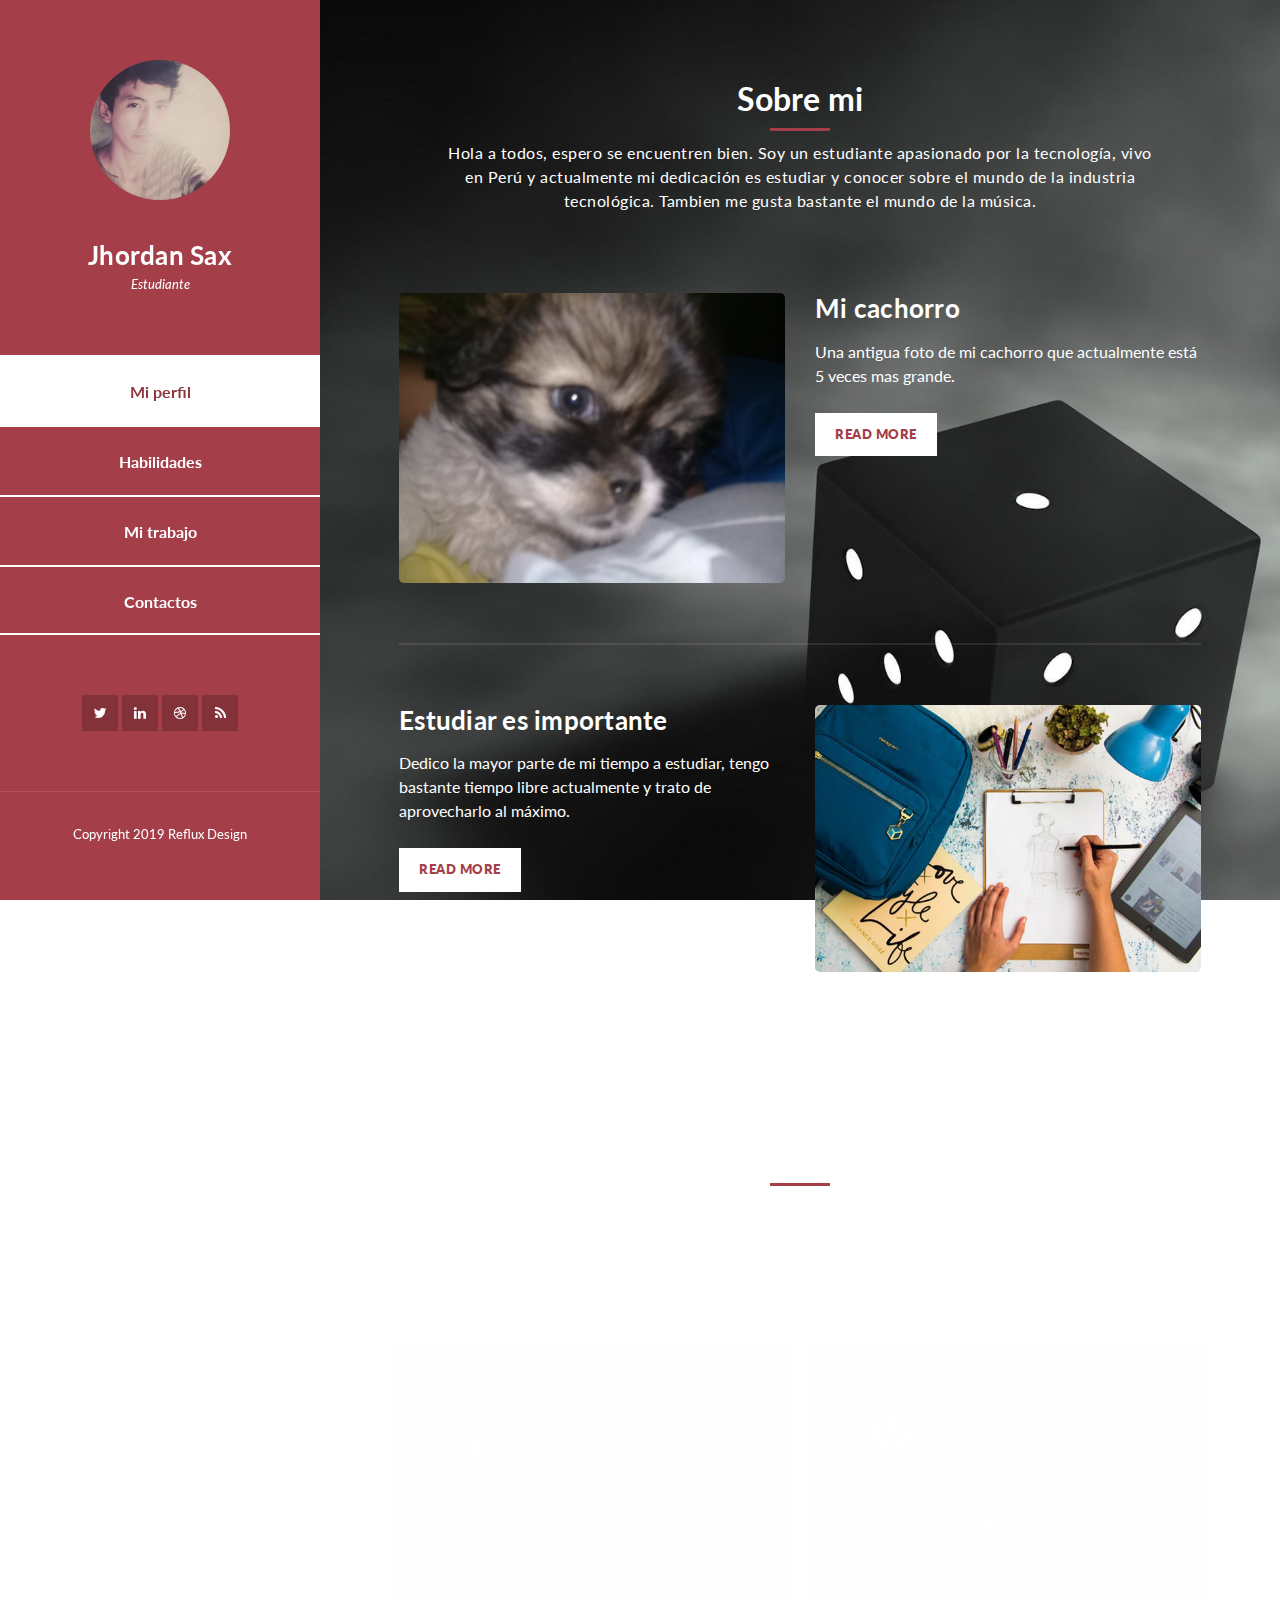
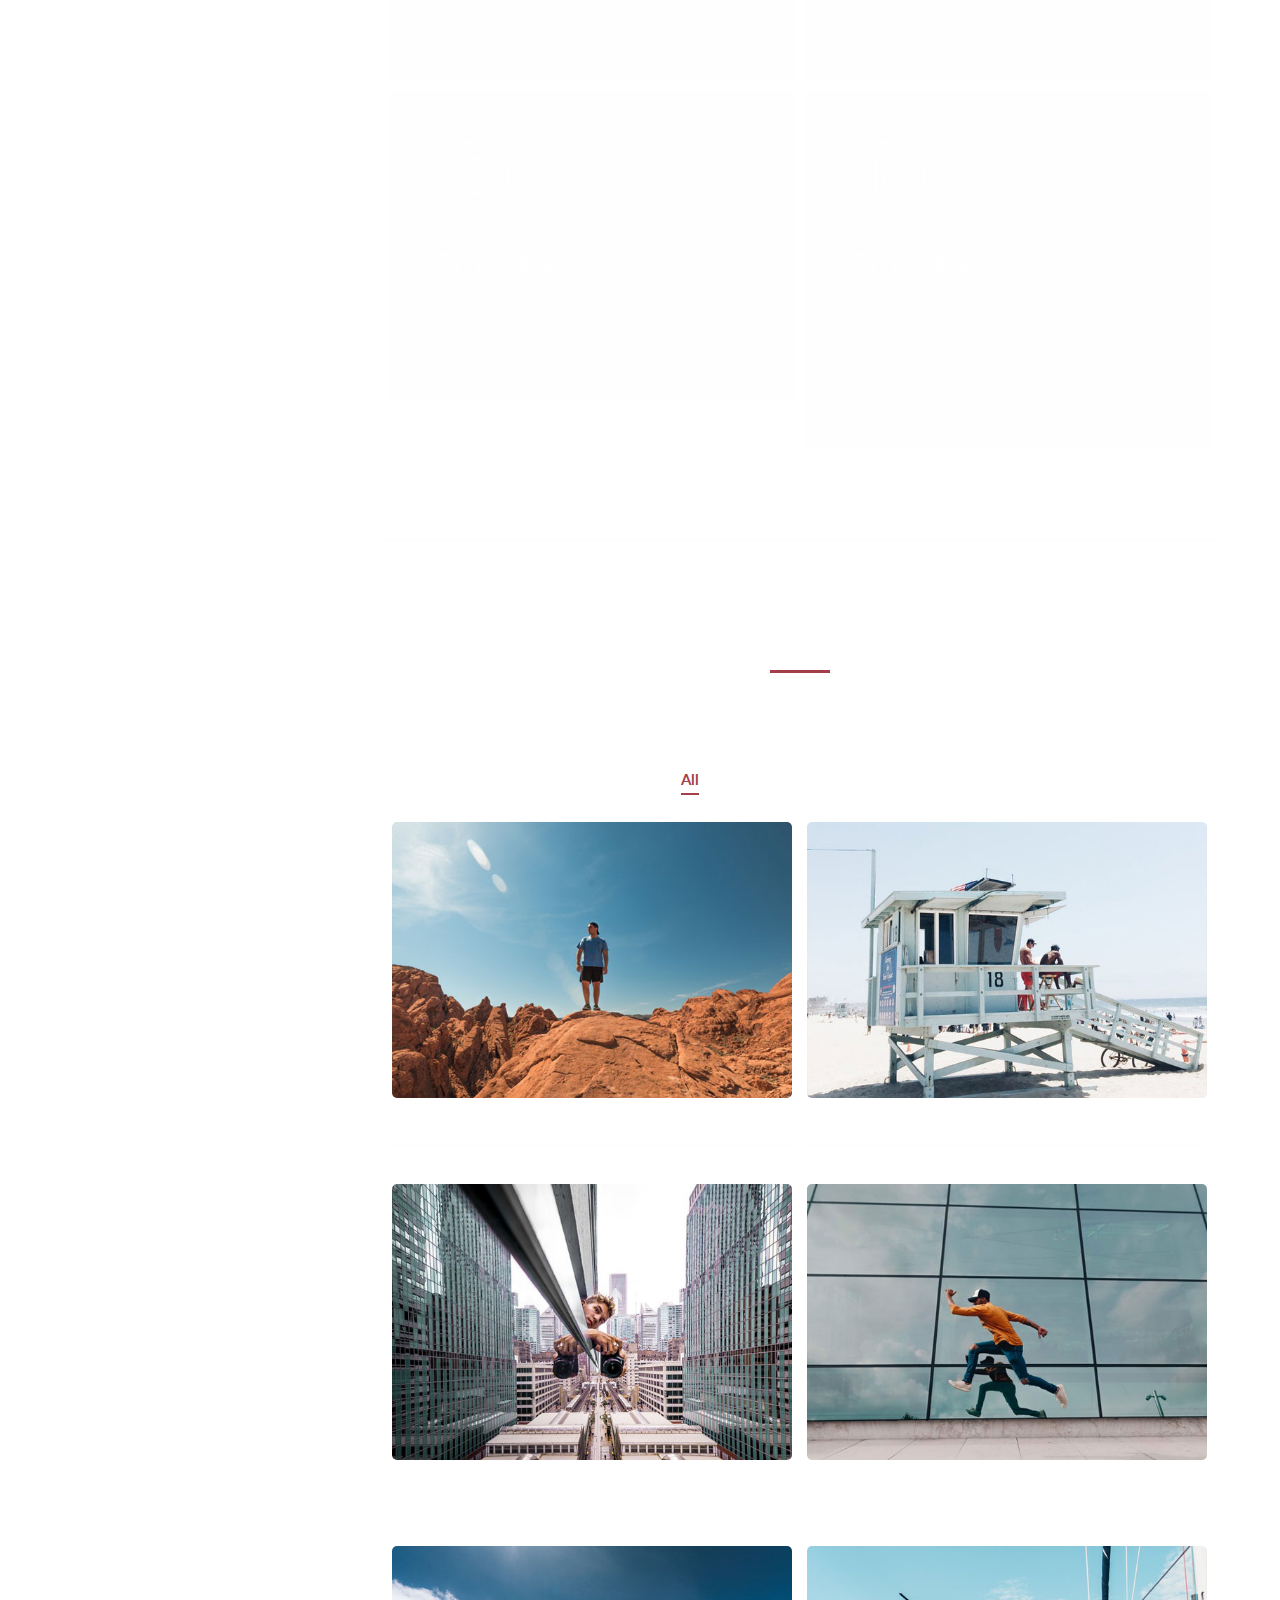
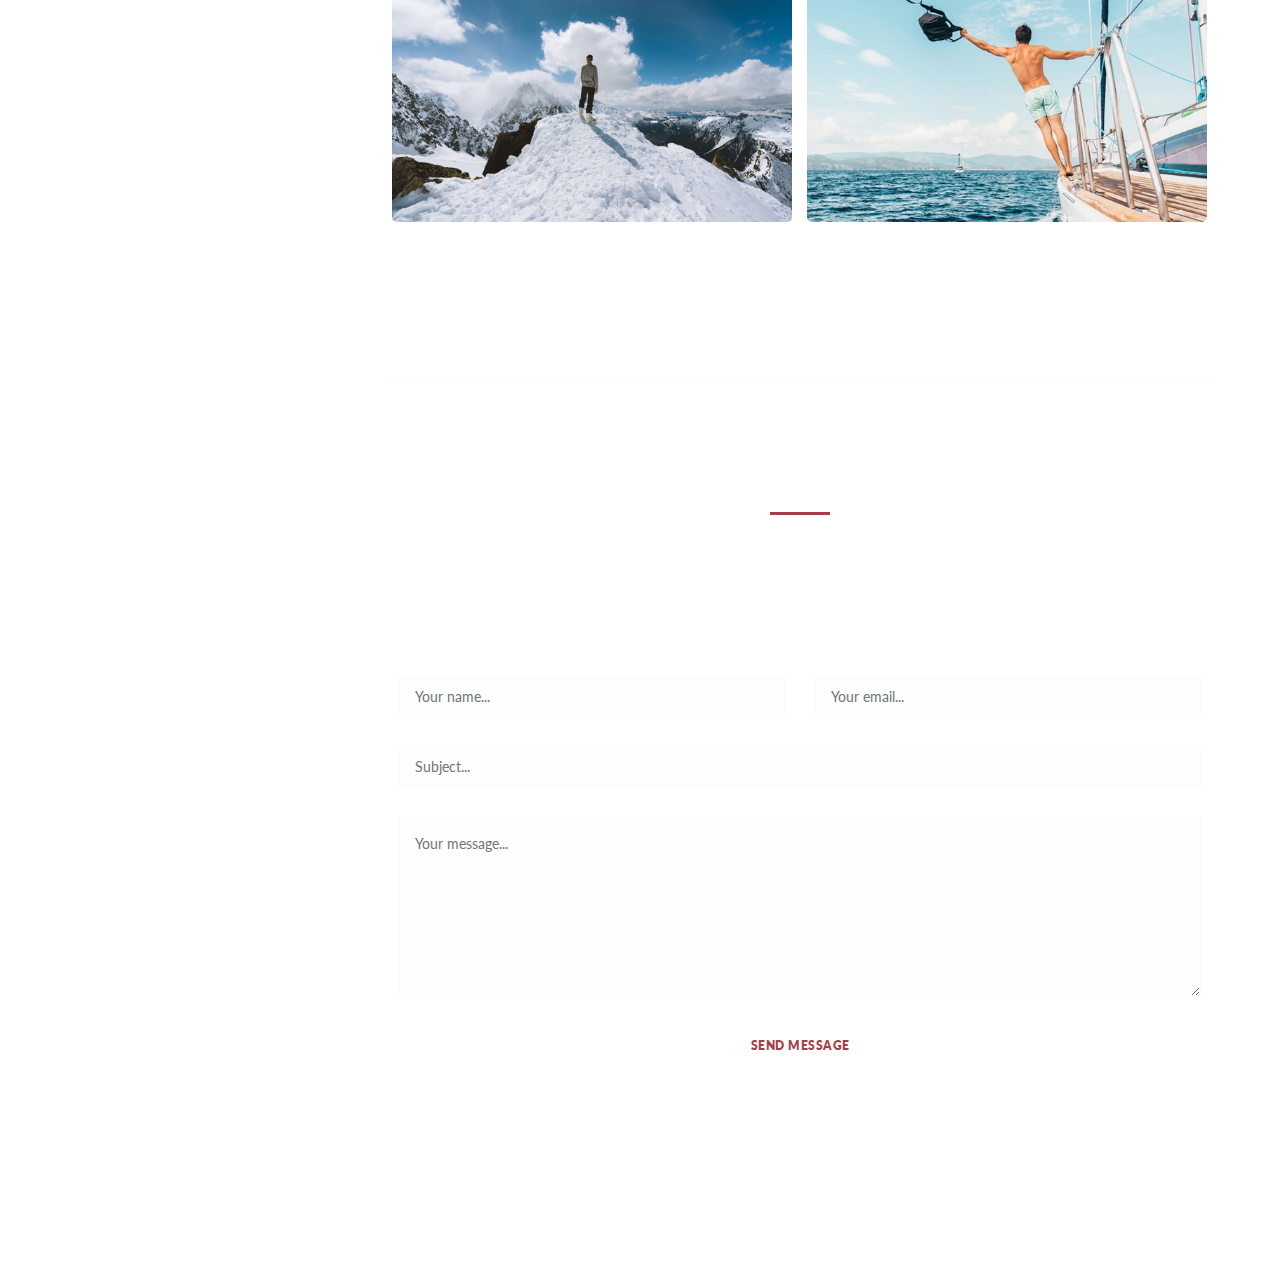
==== index.html @ c897f41e "Colocando correo" ====
<!DOCTYPE html>
<html lang="en">
  <head>
    <meta charset="utf-8" />
    <meta
      name="viewport"
      content="width=device-width, initial-scale=1, shrink-to-fit=no"
    />
    <meta name="description" content="" />
    <meta name="author" content="" />
    <link
      href="https://fonts.googleapis.com/css?family=Lato:100,300,400,700,900"
      rel="stylesheet"
    />

    <title>Mi blog</title>
<!--
Reflux Template
https://templatemo.com/tm-531-reflux
-->
    <!-- Bootstrap core CSS -->
    <link href="vendor/bootstrap/css/bootstrap.min.css" rel="stylesheet" />

    <!-- Additional CSS Files -->
    <link rel="stylesheet" href="assets/css/fontawesome.css" />
    <link rel="stylesheet" href="assets/css/templatemo-style.css" />
    <link rel="stylesheet" href="assets/css/owl.css" />
    <link rel="stylesheet" href="assets/css/lightbox.css" />
  </head>

  <body>
    <div id="page-wraper">
      <!-- Sidebar Menu -->
      <div class="responsive-nav">
        <i class="fa fa-bars" id="menu-toggle"></i>
        <div id="menu" class="menu">
          <i class="fa fa-times" id="menu-close"></i>
          <div class="container">
            <div class="image">
              <a href="#"><img src="assets/images/yo_editor.jpg" alt="" /></a>
            </div>
            <div class="author-content">
              <h4>Jhordan Sax</h4>
              <span>Estudiante</span>
            </div>
            <nav class="main-nav" role="navigation">
              <ul class="main-menu">
                <li><a href="#section1">Mi perfil</a></li>
                <li><a href="#section2">Habilidades</a></li>
                <li><a href="#section3">Mi trabajo</a></li>
                <li><a href="#section4">Contactos</a></li>
              </ul>
            </nav>
            <div class="social-network">
              <ul class="soial-icons">
                <li>
                  <a href="https://twitter.com/jhorsax16"><i class="fa fa-twitter"></i></a>
                </li>
                <li>
                  <a href="https://www.linkedin.com/in/jhordan-sax-b4bbb21a6/"><i class="fa fa-linkedin"></i></a>
                </li>
                <li>
                  <a href="#"><i class="fa fa-dribbble"></i></a>
                </li>
                <li>
                  <a href="#"><i class="fa fa-rss"></i></a>
                </li>
              </ul>
            </div>
            <div class="copyright-text">
              <p>Copyright 2019 Reflux Design</p>
            </div>
          </div>
        </div>
      </div>

      <section class="section about-me" data-section="section1">
        <div class="container">
          <div class="section-heading">
            <h2>Sobre mi</h2>
            <div class="line-dec"></div>
            <span
              >Hola a todos, espero se encuentren bien. Soy un estudiante apasionado por la tecnología, vivo en Perú y actualmente mi dedicación es estudiar y conocer sobre
              el mundo de la industria tecnológica. Tambien me gusta bastante el mundo de la música.</span
            >
          </div>
          <div class="left-image-post">
            <div class="row">
              <div class="col-md-6">
                <div class="left-image">
                  <img src="assets/images/pequena.jpg" alt="" />
                </div>
              </div>
              <div class="col-md-6">
                <div class="right-text">
                  <h4>Mi cachorro</h4>
                  <p>
                    Una antigua foto de mi cachorro que actualmente está 5 veces mas grande.
                  </p>
                  <div class="white-button">
                    <a href="#">Read More</a>
                  </div>
                </div>
              </div>
            </div>
          </div>
          <div class="right-image-post">
            <div class="row">
              <div class="col-md-6">
                <div class="left-text">
                  <h4>Estudiar es importante</h4>
                  <p>
                    Dedico la mayor parte de mi tiempo a estudiar, tengo bastante tiempo libre
                    actualmente y trato de aprovecharlo al máximo.
                  </p>
                  <div class="white-button">
                    <a href="#">Read More</a>
                  </div>
                </div>
              </div>
              <div class="col-md-6">
                <div class="right-image">
                  <img src="assets/images/right-image.jpg" alt="" />
                </div>
              </div>
            </div>
          </div>
        </div>
      </section>

      <section class="section my-services" data-section="section2">
        <div class="container">
          <div class="section-heading">
            <h2>¿Cuáles son mis habilidades?</h2>
            <div class="line-dec"></div>
            <span
              >Como dije anteriormente aun estoy en un gran proceso de aprendizaje, conocí algo
              del desarrollo web, lo suficiente como para modificar esta web, pero me llamó mas
              la atención las bases de datos, ciencia de datos y estoy aprendiendo actualmente 
              tecnología de esa rama.</span
            >
          </div>
          <div class="row">
            <div class="col-md-6">
              <div class="service-item">
                <div class="first-service-icon service-icon"></div>
                <h4>MySQL</h4>
                <p>
                  Aquí desarrollé mi primera base de datos, realizé varios análisis
                  con ellos y voy aprendiendo mas.
                </p>
              </div>
            </div>
            <div class="col-md-6">
              <div class="service-item">
                <div class="second-service-icon service-icon"></div>
                <h4>Objetivo Personal</h4>
                <p>
                  Mejorar la calidad de vida, y la seguridad. Con tecnología 
                  como la inteligencia artificial.
                </p>
              </div>
            </div>
            <div class="col-md-6">
              <div class="service-item">
                <div class="third-service-icon service-icon"></div>
                <h4>En progreso</h4>
                <p>
                  Lorem, ipsum dolor sit amet consectetur adipisicing elit. Quasi, nemo!
                </p>
              </div>
            </div>
            <div class="col-md-6">
              <div class="service-item">
                <div class="fourth-service-icon service-icon"></div>
                <h4>En progreso</h4>
                <p>
                  Lorem ipsum dolor sit amet consectetur adipisicing elit. Voluptatibus amet autem 
                  reiciendis illo quidem officiis assumenda consectetur consequatur necessitatibus?
                </p>
              </div>
            </div>
          </div>
        </div>
      </section>

      <section class="section my-work" data-section="section3">
        <div class="container">
          <div class="section-heading">
            <h2>Mi Trabajo</h2>
            <div class="line-dec"></div>
            <span
              >Actualmente no trabajo, pero estoy pensando en contribuir con proyectos
              opensource.</span
            >
          </div>
          <div class="row">
            <div class="isotope-wrapper">
              <form class="isotope-toolbar">
                <label
                  ><input
                    type="radio"
                    data-type="*"
                    checked=""
                    name="isotope-filter"
                  />
                  <span>all</span></label
                >
                <label
                  ><input
                    type="radio"
                    data-type="people"
                    name="isotope-filter"
                  />
                  <span>people</span></label
                >
                <label
                  ><input
                    type="radio"
                    data-type="nature"
                    name="isotope-filter"
                  />
                  <span>nature</span></label
                >
                <label
                  ><input
                    type="radio"
                    data-type="animals"
                    name="isotope-filter"
                  />
                  <span>animals</span></label
                >
              </form>
              <div class="isotope-box">
                <div class="isotope-item" data-type="nature">
                  <figure class="snip1321">
                    <img
                      src="assets/images/portfolio-01.jpg"
                      alt="sq-sample26"
                    />
                    <figcaption>
                      <a
                        href="assets/images/portfolio-01.jpg"
                        data-lightbox="image-1"
                        data-title="Caption"
                        ><i class="fa fa-search"></i
                      ></a>
                      <h4>First Title</h4>
                      <span>free to use our template</span>
                    </figcaption>
                  </figure>
                </div>

                <div class="isotope-item" data-type="people">
                  <figure class="snip1321">
                    <img
                      src="assets/images/portfolio-02.jpg"
                      alt="sq-sample26"
                    />
                    <figcaption>
                      <a
                        href="assets/images/portfolio-02.jpg"
                        data-lightbox="image-1"
                        data-title="Caption"
                        ><i class="fa fa-search"></i
                      ></a>
                      <h4>Second Title</h4>
                      <span>please tell your friends</span>
                    </figcaption>
                  </figure>
                </div>

                <div class="isotope-item" data-type="animals">
                  <figure class="snip1321">
                    <img
                      src="assets/images/portfolio-03.jpg"
                      alt="sq-sample26"
                    />
                    <figcaption>
                      <a
                        href="assets/images/portfolio-03.jpg"
                        data-lightbox="image-1"
                        data-title="Caption"
                        ><i class="fa fa-search"></i
                      ></a>
                      <h4>Item Third</h4>
                      <span>customize anything</span>
                    </figcaption>
                  </figure>
                </div>

                <div class="isotope-item" data-type="people">
                  <figure class="snip1321">
                    <img
                      src="assets/images/portfolio-04.jpg"
                      alt="sq-sample26"
                    />
                    <figcaption>
                      <a
                        href="assets/images/portfolio-04.jpg"
                        data-lightbox="image-1"
                        data-title="Caption"
                        ><i class="fa fa-search"></i
                      ></a>
                      <h4>Item Fourth</h4>
                      <span>Re-distribution not allowed</span>
                    </figcaption>
                  </figure>
                </div>

                <div class="isotope-item" data-type="nature">
                  <figure class="snip1321">
                    <img
                      src="assets/images/portfolio-05.jpg"
                      alt="sq-sample26"
                    />
                    <figcaption>
                      <a
                        href="assets/images/portfolio-05.jpg"
                        data-lightbox="image-1"
                        data-title="Caption"
                        ><i class="fa fa-search"></i
                      ></a>
                      <h4>Fifth Awesome</h4>
                      <span>Ut sollicitudin risus</span>
                    </figcaption>
                  </figure>
                </div>

                <div class="isotope-item" data-type="animals">
                  <figure class="snip1321">
                    <img
                      src="assets/images/portfolio-06.jpg"
                      alt="sq-sample26"
                    />
                    <figcaption>
                      <a
                        href="assets/images/portfolio-06.jpg"
                        data-lightbox="image-1"
                        data-title="Caption"
                        ><i class="fa fa-search"></i
                      ></a>
                      <h4>Awesome Sixth</h4>
                      <span>Donec eget massa ante</span>
                    </figcaption>
                  </figure>
                </div>
              </div>
            </div>
          </div>
        </div>
      </section>

      <section class="section contact-me" data-section="section4">
        <div class="container">
          <div class="section-heading">
            <h2>Contactame</h2>
            <div class="line-dec"></div>
            <span
              >Busco un proyecto en el que pueda estar para aprender y adquirir 
              experiencia, pudes escribirme abajo si tienes alguno para poder contribuir. 
              Con la experiencia adquirida me será suficiente. (jhorsax161616@gmail.com)
              </span
            >
          </div>
          <div class="row">
            <div class="right-content">
              <div class="container">
                <form id="contact" action="" method="post">
                  <div class="row">
                    <div class="col-md-6">
                      <fieldset>
                        <input
                          name="name"
                          type="text"
                          class="form-control"
                          id="name"
                          placeholder="Your name..."
                          required=""
                        />
                      </fieldset>
                    </div>
                    <div class="col-md-6">
                      <fieldset>
                        <input
                          name="email"
                          type="text"
                          class="form-control"
                          id="email"
                          placeholder="Your email..."
                          required=""
                        />
                      </fieldset>
                    </div>
                    <div class="col-md-12">
                      <fieldset>
                        <input
                          name="subject"
                          type="text"
                          class="form-control"
                          id="subject"
                          placeholder="Subject..."
                          required=""
                        />
                      </fieldset>
                    </div>
                    <div class="col-md-12">
                      <fieldset>
                        <textarea
                          name="message"
                          rows="6"
                          class="form-control"
                          id="message"
                          placeholder="Your message..."
                          required=""
                        ></textarea>
                      </fieldset>
                    </div>
                    <div class="col-md-12">
                      <fieldset>
                        <button type="submit" id="form-submit" class="button">
                          Send Message
                        </button>
                      </fieldset>
                    </div>
                  </div>
                </form>
              </div>
            </div>
          </div>
        </div>
      </section>
    </div>

    <!-- Scripts -->
    <!-- Bootstrap core JavaScript -->
    <script src="vendor/jquery/jquery.min.js"></script>
    <script src="vendor/bootstrap/js/bootstrap.bundle.min.js"></script>

    <script src="assets/js/isotope.min.js"></script>
    <script src="assets/js/owl-carousel.js"></script>
    <script src="assets/js/lightbox.js"></script>
    <script src="assets/js/custom.js"></script>
    <script>
      //according to loftblog tut
      $(".main-menu li:first").addClass("active");

      var showSection = function showSection(section, isAnimate) {
        var direction = section.replace(/#/, ""),
          reqSection = $(".section").filter(
            '[data-section="' + direction + '"]'
          ),
          reqSectionPos = reqSection.offset().top - 0;

        if (isAnimate) {
          $("body, html").animate(
            {
              scrollTop: reqSectionPos
            },
            800
          );
        } else {
          $("body, html").scrollTop(reqSectionPos);
        }
      };

      var checkSection = function checkSection() {
        $(".section").each(function() {
          var $this = $(this),
            topEdge = $this.offset().top - 80,
            bottomEdge = topEdge + $this.height(),
            wScroll = $(window).scrollTop();
          if (topEdge < wScroll && bottomEdge > wScroll) {
            var currentId = $this.data("section"),
              reqLink = $("a").filter("[href*=\\#" + currentId + "]");
            reqLink
              .closest("li")
              .addClass("active")
              .siblings()
              .removeClass("active");
          }
        });
      };

      $(".main-menu").on("click", "a", function(e) {
        e.preventDefault();
        showSection($(this).attr("href"), true);
      });

      $(window).scroll(function() {
        checkSection();
      });
    </script>
  </body>
</html>
---- assets/css/templatemo-style.css ----
/*

Reflux Template

https://templatemo.com/tm-531-reflux

*/

@import url(fontawesome.css);
@import url("https://fonts.googleapis.com/css?family=Lato:100,300,400,700,900");
body {
    font-family: 'Lato', sans-serif;
}

#page-wraper {
    background: url(../images/font_page.jpg) no-repeat center center fixed;
    -webkit-background-size: cover;
    -moz-background-size: cover;
    -o-background-size: cover;
    background-size: cover;
    width: 100%;
}


/* Basic */

body {
    overflow-x: hidden;
}

input,
select,
textarea {
    outline: none;
}

a,
a:hover {
    text-decoration: none;
}

p {
    font-size: 16px;
    line-height: 24px;
    color: #fff;
}

h4 {
    font-size: 26px;
    font-weight: 700;
    color: #fff;
    letter-spacing: 0.25px;
}

img {
    width: 100%;
    overflow: hidden;
}

ul {
    padding: 0;
    margin: 0;
    list-style: none;
}

ul li {
    display: inline-block;
}

html {
    -webkit-box-sizing: border-box;
    -moz-box-sizing: border-box;
    box-sizing: border-box;
}

*,
*:before,
*:after {
    -webkit-box-sizing: inherit;
    -moz-box-sizing: inherit;
    box-sizing: inherit;
}

.clearfix {
    zoom: 1;
}

.clearfix:before,
.clearfix:after {
    content: "";
    display: table;
}

.clearfix:after {
    clear: both;
}

.container {
    margin: 0 auto;
}

.main-nav {
    text-align: center;
}

.main-nav li:last-child a {
    border-bottom: 2px solid #fff;
}

.main-nav li {
    display: block;
}

.main-nav li a {
    height: 70px;
    line-height: 70px;
    display: inline-block;
    font-size: 16px;
    font-weight: 700;
    color: #fff;
    width: 100%;
    transition: all 0.5s;
    border-top: 2px solid #fff;
}

.main-nav li:hover a,
.main-nav li.active a {
    background: #fff;
    color: #8c363e;
}

/* Sidebar Menu */

.menu .image {
    margin-top: 60px;
}

.menu .image img {
    width: 140px;
    height: 140px;
    border-radius: 50%;
    text-align: center;
}

.menu .author-content {
    margin: 40px 0px 60px 0px;
}

.menu .author-content h4 {
    margin-bottom: 0px;
}

.menu .author-content span {
    font-size: 13px;
    font-style: italic;
    color: #fff;
}

.menu .social-network {
    margin-top: 60px;
}

.menu .social-network ul li {
    margin: 0 3px;
}

.menu .social-network ul li a {
    width: 40px;
    height: 40px;
    display: inline-block;
    text-align: center;
    line-height: 40px;
    background-color: rgba(0, 0, 0, 0.2);
    color: #fff;
    font-size: 14px;
    transition: all 0.5s;
}

.menu .social-network ul li a:hover {
    background-color: #fff;
    color: #a43f49;
}

.menu .copyright-text {
    position: relative;
    margin-top: 60px;
}

.menu .copyright-text p {
    border-top: 1px solid rgba(250, 250, 250, 0.1);
    display: inline-block;
    width: 100%;
    padding-left: 30px;
    padding-right: 30px;
    padding-top: 30px;
    font-size: 13px;
}

.menu:before,
.menu:after {
    content: "";
    display: table;
}

.menu:after {
    clear: both;
}

.menu a {
    text-decoration: none;
    color: inherit;
}

.menu {
    text-align: center;
}

.menu::-webkit-scrollbar {
    display: none;
}

.menu {
    left: 10%;
  -webkit-transition: -webkit-transform 233ms cubic-bezier(0, 0, 0.21, 1);
  -webkit-overflow-scrolling: touch;
  background-color: #a43f49;
  box-sizing: border-box;
  height: 100vh;  
  max-height: 100vh !important;
  max-width: 80vw !important;
  min-width: 45px !important;
  outline: none;
  overflow-x: hidden !important;
  overflow-y: auto !important;
  padding: 0;
  position: fixed !important;
  top: calc(0px);  
  width: 20%;
  will-change: transform;
  z-index: 9999 !important;
}

.menu-toggle {
  color: #fff;
  cursor: pointer;
  font-size: 25px;
  position: fixed;
  right: 25px;
  top: 25px;
}

#menu-toggle {
    z-index: 999;
    cursor: pointer;
    position: fixed;
    top: 0;
    left: 0;
    color: #a43f49;
    background-color: #fff;
    width: 60px;
    height: 60px;
    text-align: center;
    display: inline-block;
    line-height: 60px;
}

.menu-close {
  cursor: pointer;
}

#menu-close {
    cursor: pointer;
    text-align: right;
    color: #a43f49;
    background-color: #fff;
    width: 100%;
    height: 60px;
    text-align: center;
    display: inline-block;
    line-height: 60px;
}


/* Section */

.section {
    color: #fff;
    width: 55%;
    right: 10%;
    left: 35%;
    position: relative;
    min-height: 100vh;
    padding-bottom: 80px;
    border-bottom: 3px solid rgba(250, 250, 250, 0.25);
}

.section-heading {
    text-align: center;
    padding: 80px 45px;
}

.section-heading h2 {
    font-size: 32px;
    font-weight: 700;
    color: #fff;
}

.section-heading .line-dec {
    width: 60px;
    height: 3px;
    background-color: #a43f49;
    margin: 10px auto;
}

.section-heading span {
    margin-top: 5px;
    font-size: 16px;
    color: #fff;
    letter-spacing: 0.5px;
}


/* Buttons */

.white-button a {
    display: inline-block;
    padding: 12px 20px;
    background-color: #fff;
    color: #a43f49;
    font-size: 13px;
    font-weight: 800;
    letter-spacing: 0.5px;
    text-transform: uppercase;
    transition: all 0.5s;
}

.white-button a:hover {
    background-color: #a43f49;
    color: #fff;
}

button {
    display: inline-block;
    padding: 10px 20px;
    background-color: #fff;
    color: #a43f49;
    font-size: 12px;
    font-weight: 800;
    letter-spacing: 0.5px;
    text-transform: uppercase;
    transition: all 0.5s;
    border: none;
    outline: none;
    cursor: pointer;
}

button:hover {
    outline: none;
    background-color: #a43f49;
    color: #fff;
}


/* Left & Right Post */

.right-image-post {
    margin-top: 60px;
    padding-top: 60px;
    border-top: 2px solid rgba(250, 250, 250, 0.1);
}

.left-image img,
.right-image img {
    border-radius: 5px;
}

.right-image-post h4,
.left-image-post h4 {
    margin-top: 30px;
}

.right-image-post p,
.left-image-post p {
    margin-top: 20px;
}

.right-image-post .white-button,
.left-image-post .white-button {
    margin-top: 30px;
}


/* Services */

.my-services .col-md-6 {
    padding-left: 5px;
    padding-right: 5px;
}

.service-item {
    margin-bottom: 10px;
    padding: 50px;
    background-color: rgba(250, 250, 250, 0.1);
    transition: all 0.5s;
}

.service-item h4 {
    transition: all 0.5s;
}

.service-item p {
    transition: all 0.5s;
}

.service-item:hover {
    background-color: rgba(250, 250, 250, 1);
}

.service-item:hover h4 {
    color: #1e1e1e;
}

.service-item:hover p {
    color: #4a4a4a;
}

.service-item .service-icon {
    width: 70px;
    height: 70px;
    display: inline-block;
    margin-bottom: 30px;
    background-size: cover;
    background-repeat: no-repeat;
    transition: all 0.5s;
}

.service-item .first-service-icon {
    background-image: url(../images/first-white-icon.png);
}

.service-item:hover .first-service-icon {
    background-image: url(../images/first-main-icon.png);
}

.service-item .second-service-icon {
    background-image: url(../images/second-white-icon.png);
}

.service-item:hover .second-service-icon {
    background-image: url(../images/second-main-icon.png);
}

.service-item .third-service-icon {
    background-image: url(../images/third-white-icon.png);
}

.service-item:hover .third-service-icon {
    background-image: url(../images/third-main-icon.png);
}

.service-item .fourth-service-icon {
    background-image: url(../images/fourth-white-icon.png);
}

.service-item:hover .fourth-service-icon {
    background-image: url(../images/fourth-main-icon.png);
}


/* My Work */

section.my-work .section-heading {
    text-align: center;
    padding: 80px 45px 50px 45px;
}

.isotope-wrapper {
    position: relative;
    width: 100%;
    margin: auto;
}

.isotope-toolbar input[type="radio"] {
    display: none;
}

.isotope-toolbar span {
    text-transform: capitalize;
    display: inline-block;
    margin-right: 15px;
    padding-bottom: 3px;
    font-size: 15px;
    font-weight: 700;
    border-bottom: 2px solid transparent;
    transform: ease-in-out 0.5s;
    cursor: pointer;
}

.isotope-toolbar input[type="radio"]:checked + span {
    color: #a43f49;
    border-bottom: 2px solid #a43f49;
}

.isotope-box {
    position: relative;
    width: 100%;
}

.isotope-toolbar {
    text-align: center;
    margin: 10px;
}

.isotope-toolbar p {
    border-top: 1px solid #fff;
    padding-top: 15px;
}

.isotope-toolbar a {
    color: #fff;
}

.isotope-item {
    position: relative;
    width: 48%;
    margin: 1%;
    border-bottom: 2px solid rgba(250,250,250,0.1);
    padding-bottom: 30px;
    margin-bottom: 30px;
}

.isotope-item img {
    top: 0;
    left: 0;
    width: 100%;
    height: 100%;
    border-radius: 5px;
}

.lazyload {
    background: #f7f7f7;
}

.lazyloading {
    background: #f7f7f7 url(//afarkas.github.io/lazysizes/assets/imgs/loader.gif) no-repeat center;
    min-height: 60px;
}

figure.snip1321 {
  overflow: hidden;
  text-align: center;
  -webkit-perspective: 50em;
  perspective: 50em;
}
figure.snip1321 * {
  -webkit-box-sizing: padding-box;
  box-sizing: padding-box;
  -webkit-transition: all 0.2s ease-out;
  transition: all 0.2s ease-out;
}
figure.snip1321 figcaption {
  top: 50%;
  left: 20px;
  right: 20px;
  position: absolute;
  opacity: 0;
  z-index: 1;
}
figure.snip1321 h4 {
    margin-top: 15px;
  margin-bottom: 5px;
  color: #232323;
}
figure.snip1321 span {
    font-size: 14px;
    font-style: italic;
    display: block;
    color: #7a7a7a;
}
figure.snip1321 i {
  position: relative!important;
  font-size: 18px;
  background-color: #a43f49;
  width: 40px;
  height: 40px;
  display: inline-block;
  text-align: center;
  line-height: 40px;
  border-radius: 5px;
  color: #fff;
}
figure.snip1321:after {
  background-color: #ffffff;
  position: absolute;
  content: "";
  display: block;
  top: 20px;
  left: 20px;
  right: 20px;
  bottom: 20px;
  -webkit-transition: all 0.4s ease-in-out;
  transition: all 0.4s ease-in-out;
  -webkit-transform: rotateX(-90deg);
  transform: rotateX(-90deg);
  -webkit-transform-origin: 50% 50%;
  -ms-transform-origin: 50% 50%;
  transform-origin: 50% 50%;
  opacity: 0;
}
figure.snip1321 a {
  left: 0;
  right: 0;
  top: 0;
  bottom: 0;
  z-index: 1;
}
figure.snip1321:hover figcaption,
figure.snip1321.hover figcaption {
  -webkit-transform: translateY(-50%);
  transform: translateY(-50%);
  opacity: 1;
  -webkit-transition-delay: 0.2s;
  transition-delay: 0.2s;
}
figure.snip1321:hover:after,
figure.snip1321.hover:after {
  -webkit-transform: rotateX(0);
  transform: rotateX(0);
  opacity: 0.9;
}


/* Contact Me */

section.contact-me {
    border-bottom: none;
}

#contact input {
    background-color: rgba(250,250,250,0.1);
    border: 1px solid rgba(250,250,250,1);
    border-radius: 0px;
    margin-bottom: 30px;
    color: #fff;
    font-size: 14px;
    height: 40px;
    line-height: 40px;
    width: 100%;
    padding-left: 15px;
}

#contact input:focus {
    outline: none;
    box-shadow: none;
}

#contact textarea {
    background-color: rgba(250,250,250,0.1);
    border: 1px solid rgba(250,250,250,1);
    border-radius: 0px;
    margin-bottom: 30px;
    color: #fff;
    font-size: 14px;
    height: 180px;
    max-height: 220px;
    line-height: 40px;
    width: 100%;
    padding-left: 15px;
}

#contact textarea:focus {
    outline: none;
    box-shadow: none;
}

#contact {
    text-align: center;
}

@media screen and (max-width: 1680px) {
    .menu {
        left: 5%;
    }

    .section {
        color: #fff;
        width: 65%;
        right: 5%;
        left: 30%;
    }
}

@media screen and (max-width: 1680px) and (min-width: 846px) { 
    .menu .social-network ul li a {
        width: 36px;
        height: 36px;
        line-height: 36px;
    }

    .menu .social-network ul li {
        margin: 0;
    }

    .menu .image {
        margin-top: 60px;
    }
}

@media screen and (max-width: 1280px) {
    .menu {
        left: 0%;
    }

    .right-image-post h4,
    .left-image-post h4 {
        margin-top: 0px;
    }

    .right-image-post p,
    .left-image-post p {
        margin-top: 15px;
    }

    .right-image-post .white-button,
    .left-image-post .white-button {
        margin-top: 25px;
    }

}

.menu .container {
    padding-left: 0;
    padding-right: 0;
}

@media screen and (max-width: 1280px) and (min-width: 846px) {
    .menu {
        width: 25%;
    }
}

#menu-toggle,
#menu-close {
    display: none;
}  

@media screen and (max-width: 845px) {        
    #menu-toggle,
    #menu-close {
        display: inline-block;
    }    

    .menu {        
        width: 320px;
        -webkit-transform: translateX(-100%) !important;
        transform: translateX(-100%) !important;
        transition: -webkit-transform 233ms cubic-bezier(0, 0, 0.21, 1);
        transition: transform 233ms cubic-bezier(0, 0, 0.21, 1);
        transition: transform 233ms cubic-bezier(0, 0, 0.21, 1), -webkit-transform 233ms cubic-bezier(0, 0, 0.21, 1);
    }

    .menu .image {
        margin-top: 40px;        
    }

    .menu .image img {
        width: 120px;
        height: 120px;
    }

    .menu .author-content {
        margin: 20px 0px 40px 0px;
    }

    .menu .container {
        padding-left: 15px;
        padding-right: 15px;
    }

    .menu.open {
        display: inline-block;
        -webkit-transform: translateX(0) !important;
                transform: translateX(0) !important;
    }

    .responsive-nav {
        display: inline-block;
    }
    .section {
        width: 94%;
        right: 3%;
        left: 3%;
    }
    .isotope-item {
        width: 94%;
        margin: 3%;
    }
    .left-image-post img {
        margin-bottom: 30px;
    }
    .right-image-post img {
        margin-top: 30px;
    }
    .isotope-item {
        border-bottom: none;
        text-align: center;
    }
    .isotope-toolbar {
        margin-bottom: 20px;
    }
}
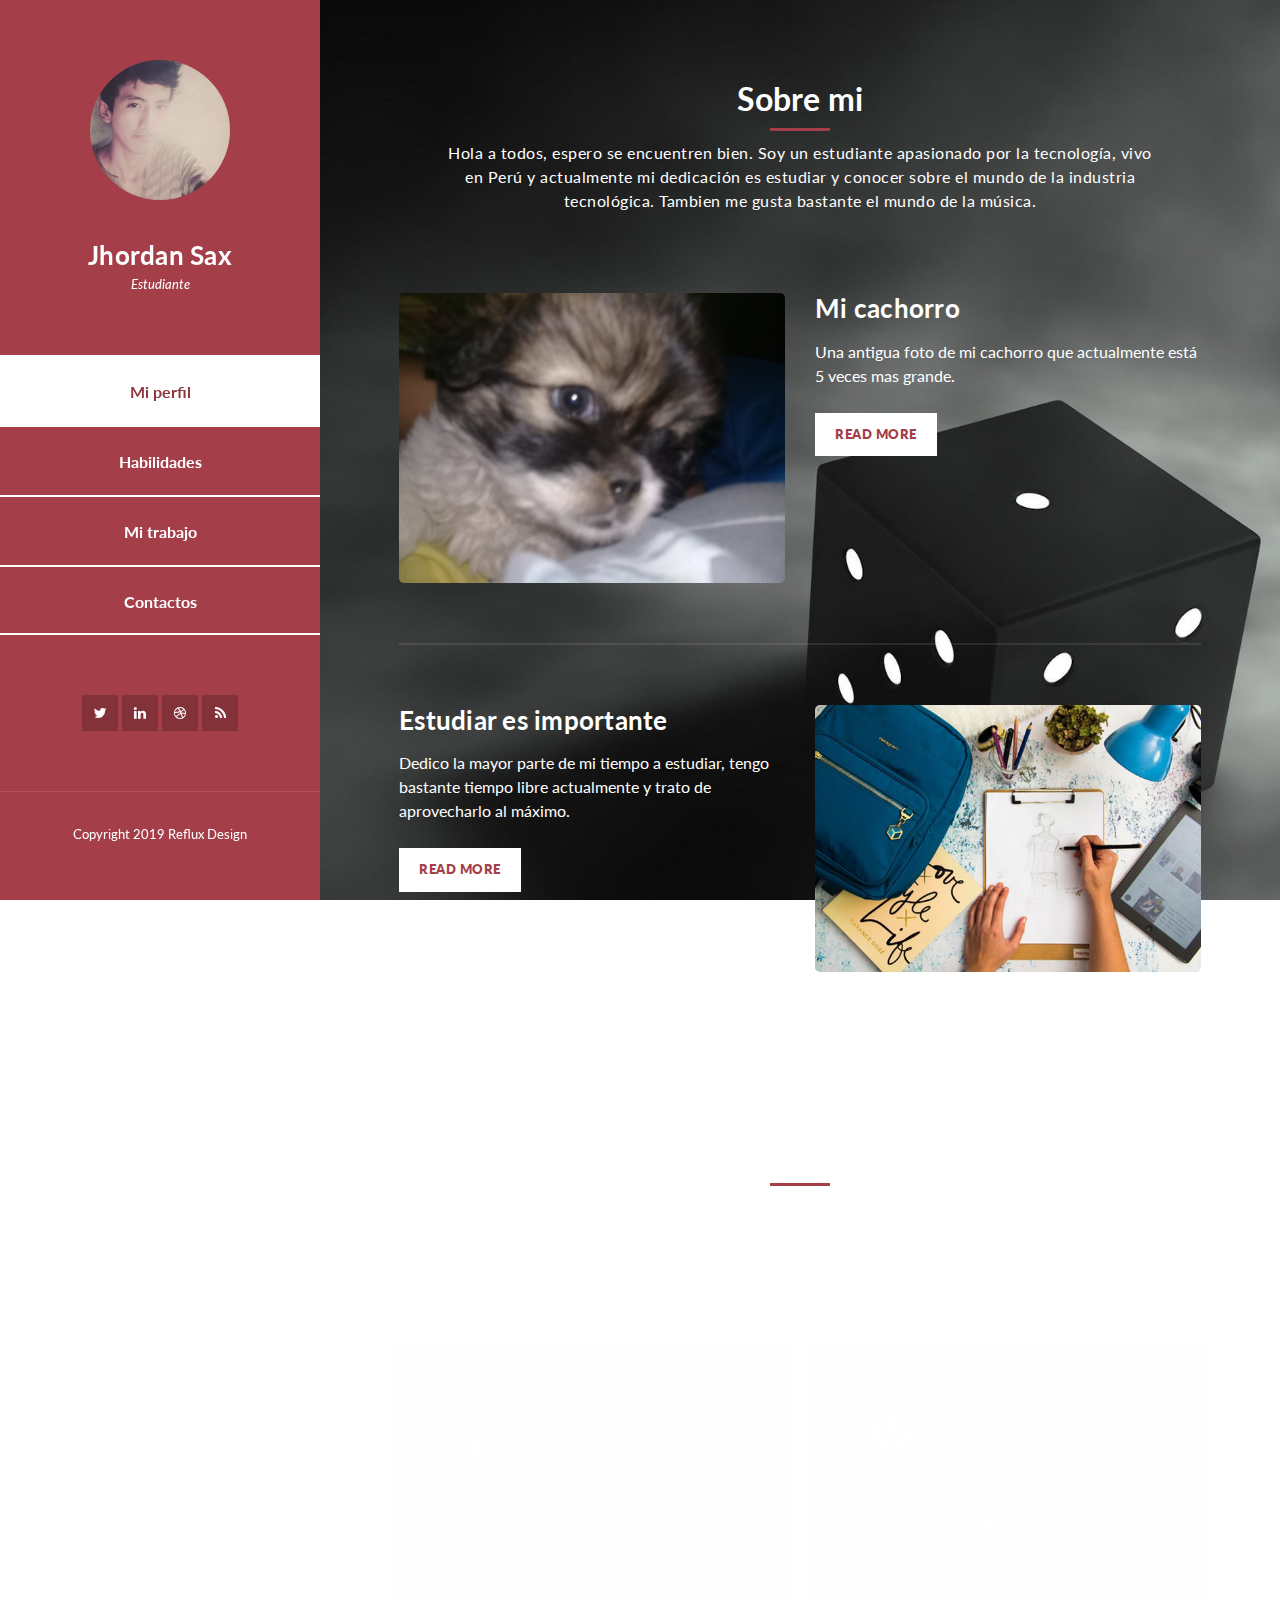
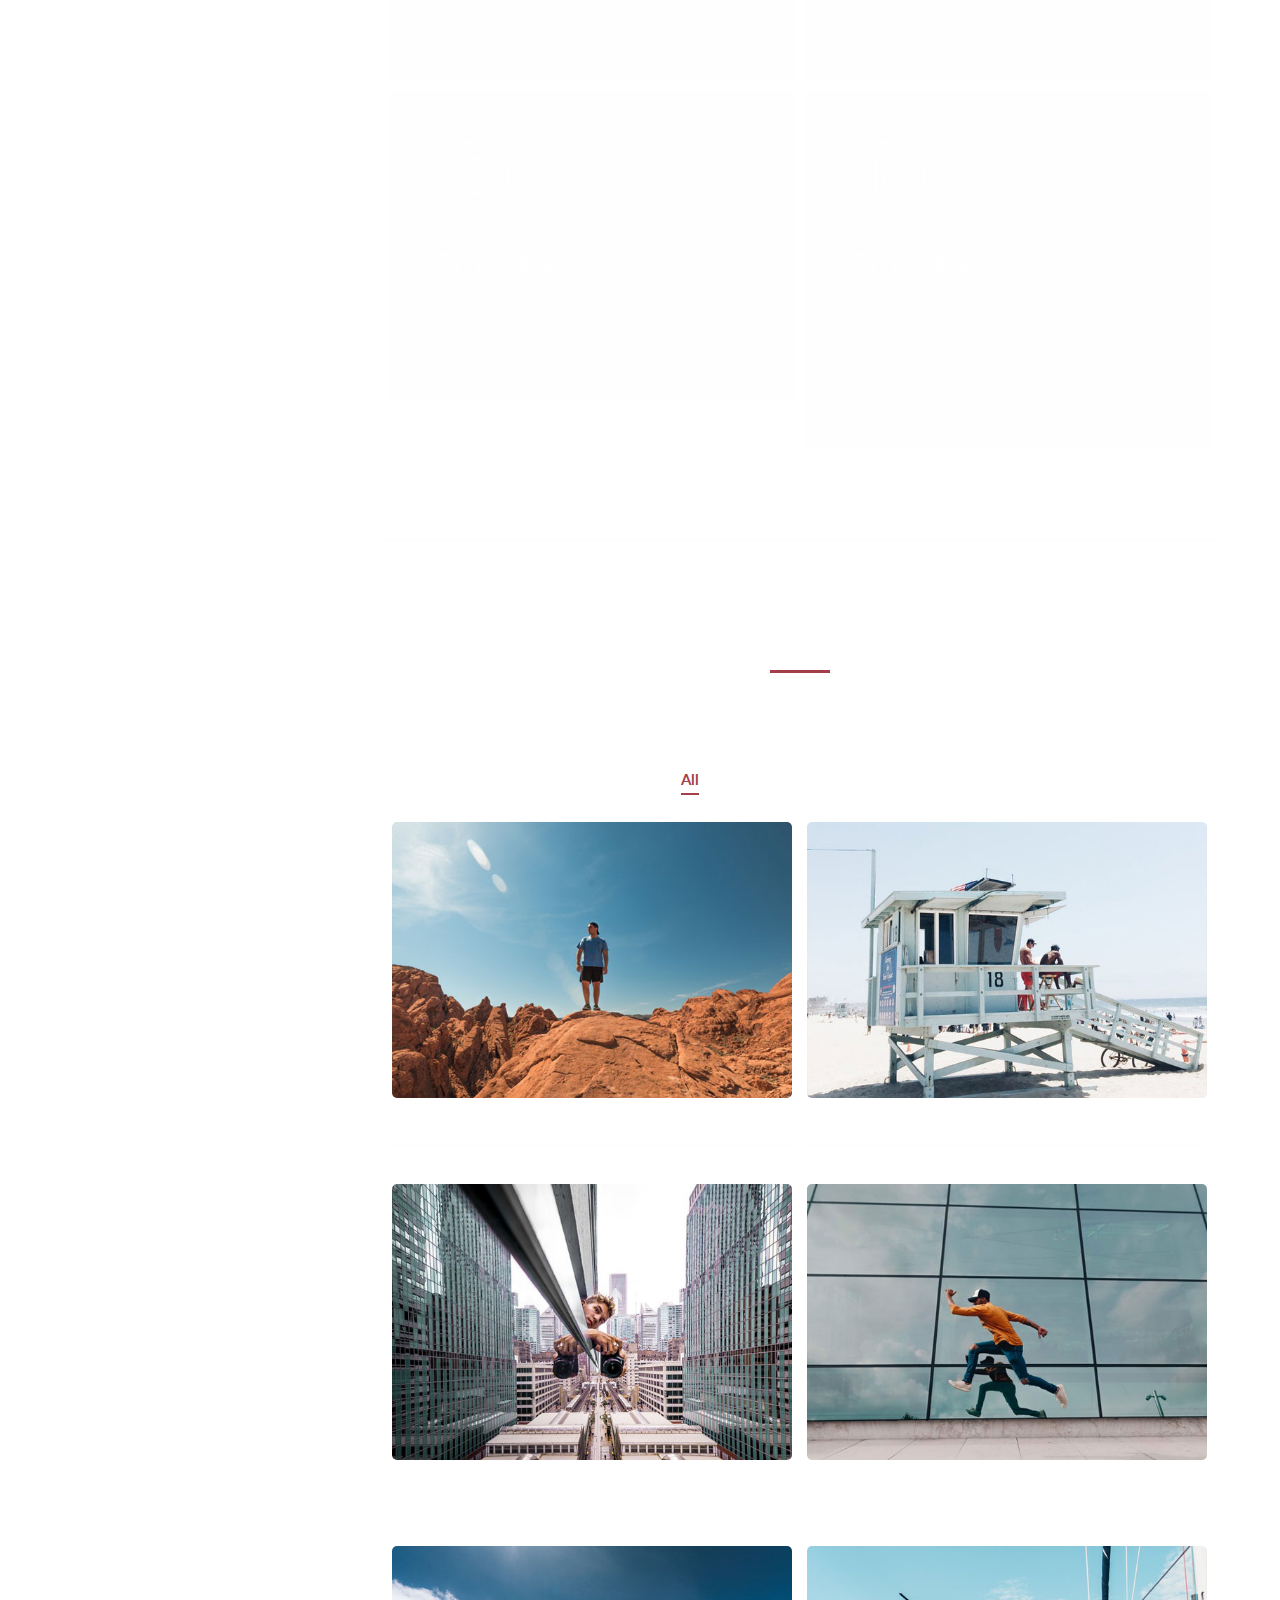
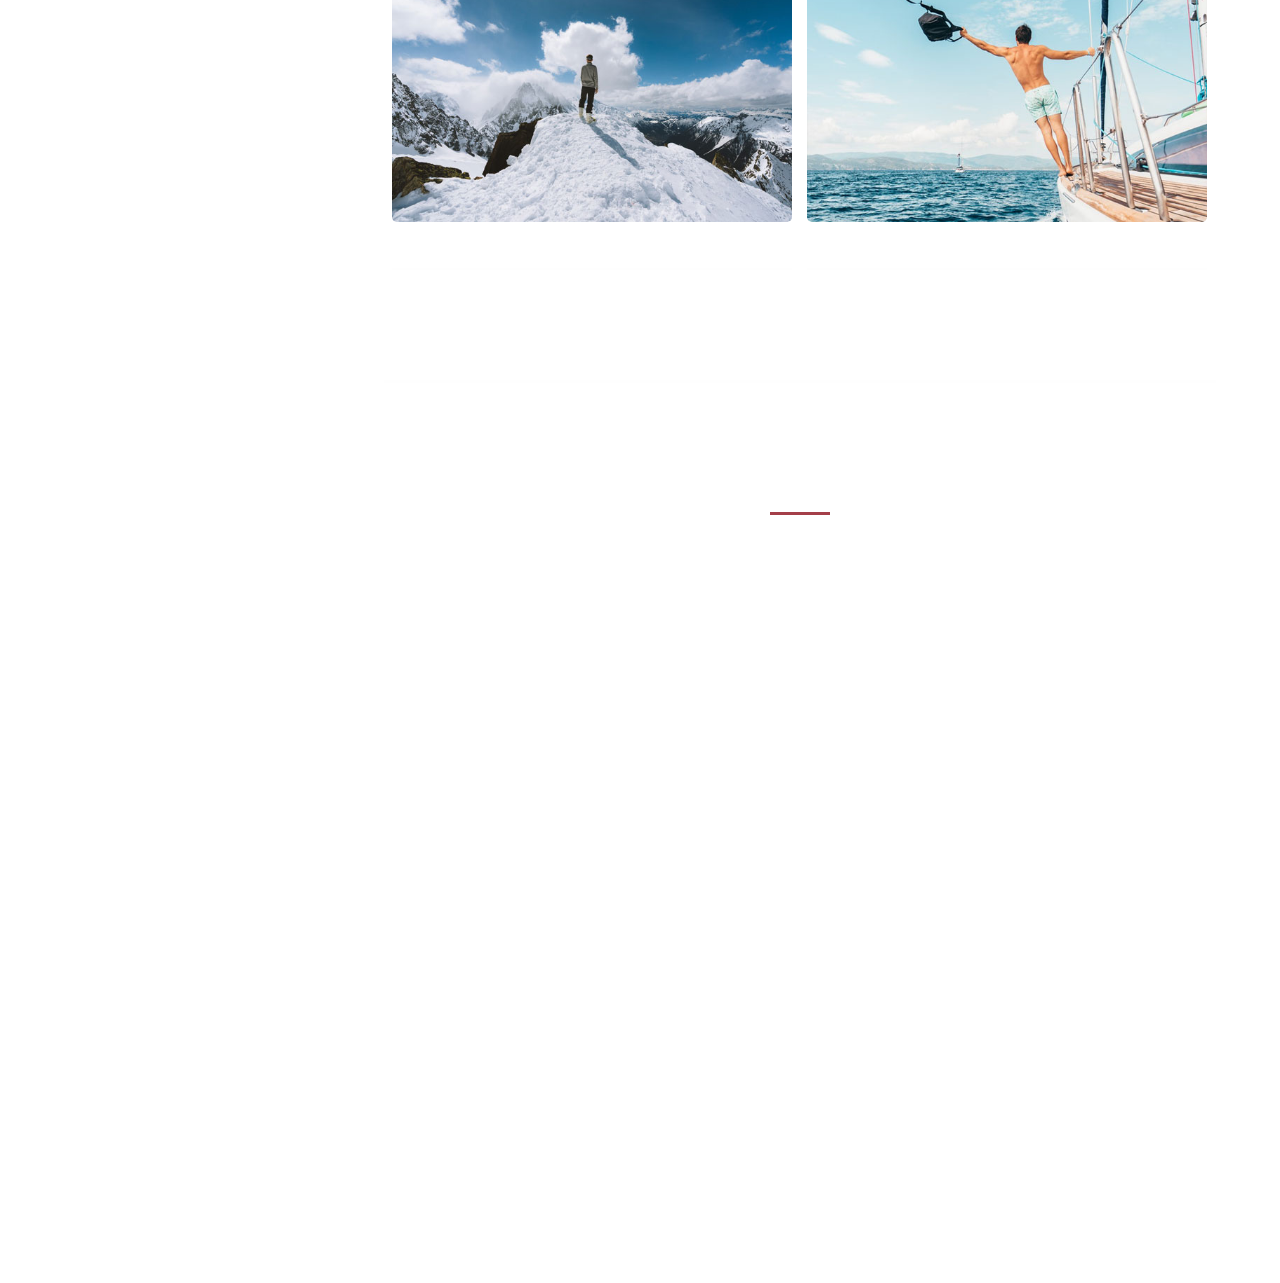
==== commit 7a2c8893: "Borrando cuadro de enviar mensaje" ====
--- a/index.html
+++ b/index.html
@@ -13,7 +13,7 @@
       rel="stylesheet"
     />
 
-    <title>Mi blog</title>
+    <title>Jhordan Sax Cordova Poma</title>
 <!--
 Reflux Template
 https://templatemo.com/tm-531-reflux
@@ -359,74 +359,9 @@
             <span
               >Busco un proyecto en el que pueda estar para aprender y adquirir 
               experiencia, pudes escribirme abajo si tienes alguno para poder contribuir. 
-              Con la experiencia adquirida me será suficiente. (jhorsax161616@gmail.com)
+              Con la experiencia adquirida me será suficiente.
               </span
             >
-          </div>
-          <div class="row">
-            <div class="right-content">
-              <div class="container">
-                <form id="contact" action="" method="post">
-                  <div class="row">
-                    <div class="col-md-6">
-                      <fieldset>
-                        <input
-                          name="name"
-                          type="text"
-                          class="form-control"
-                          id="name"
-                          placeholder="Your name..."
-                          required=""
-                        />
-                      </fieldset>
-                    </div>
-                    <div class="col-md-6">
-                      <fieldset>
-                        <input
-                          name="email"
-                          type="text"
-                          class="form-control"
-                          id="email"
-                          placeholder="Your email..."
-                          required=""
-                        />
-                      </fieldset>
-                    </div>
-                    <div class="col-md-12">
-                      <fieldset>
-                        <input
-                          name="subject"
-                          type="text"
-                          class="form-control"
-                          id="subject"
-                          placeholder="Subject..."
-                          required=""
-                        />
-                      </fieldset>
-                    </div>
-                    <div class="col-md-12">
-                      <fieldset>
-                        <textarea
-                          name="message"
-                          rows="6"
-                          class="form-control"
-                          id="message"
-                          placeholder="Your message..."
-                          required=""
-                        ></textarea>
-                      </fieldset>
-                    </div>
-                    <div class="col-md-12">
-                      <fieldset>
-                        <button type="submit" id="form-submit" class="button">
-                          Send Message
-                        </button>
-                      </fieldset>
-                    </div>
-                  </div>
-                </form>
-              </div>
-            </div>
           </div>
         </div>
       </section>
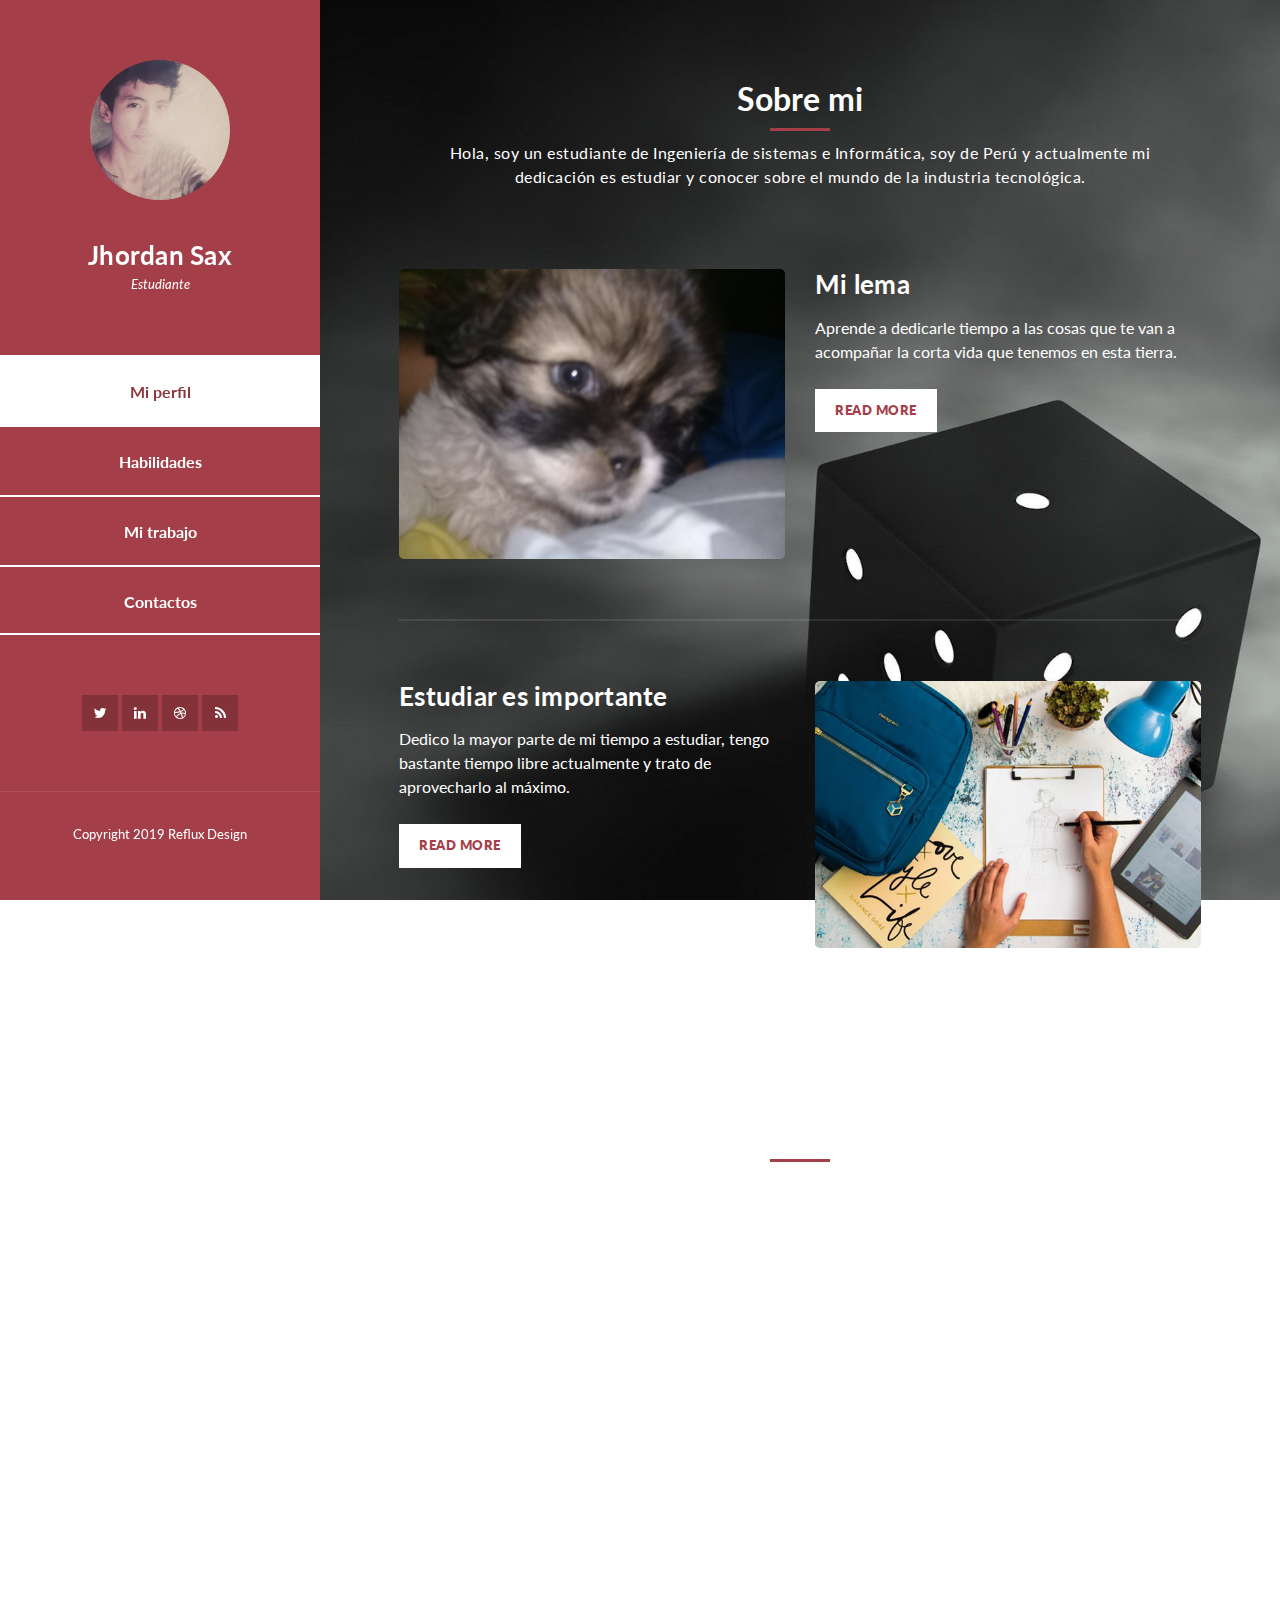
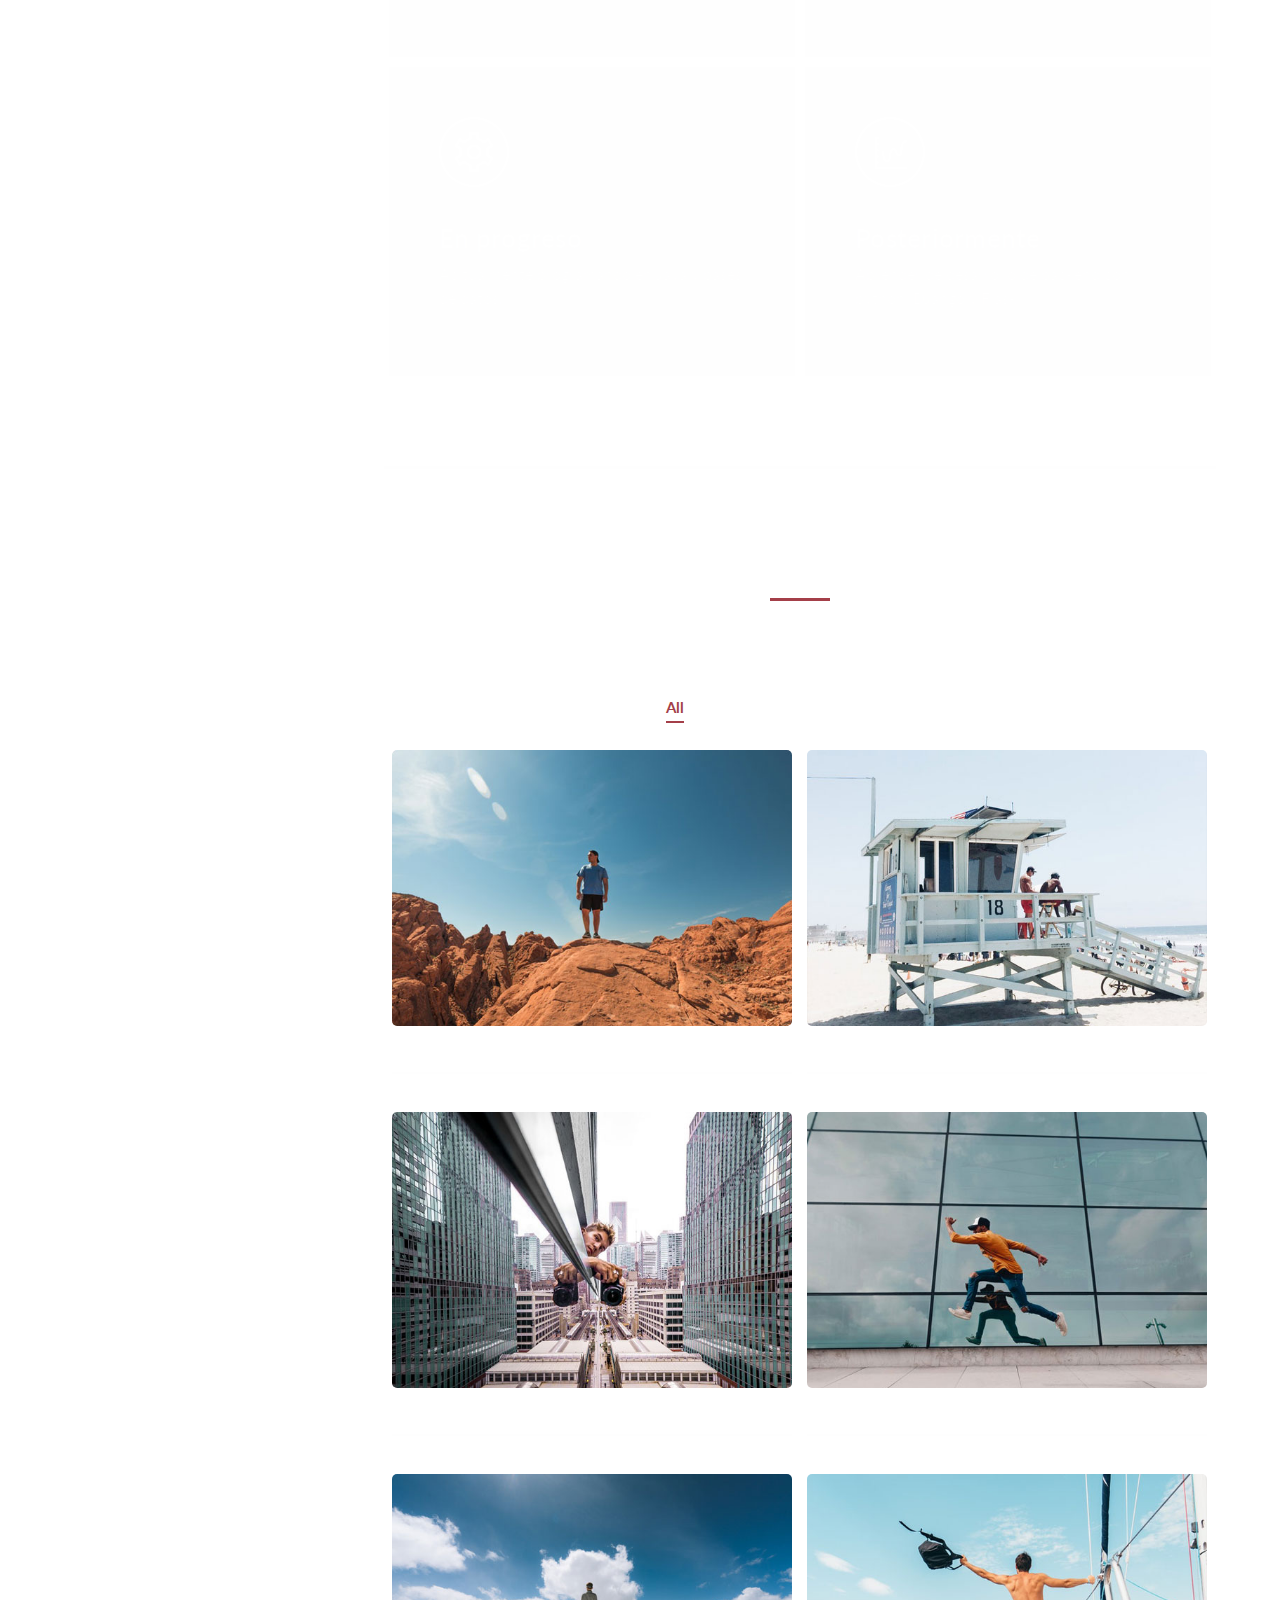
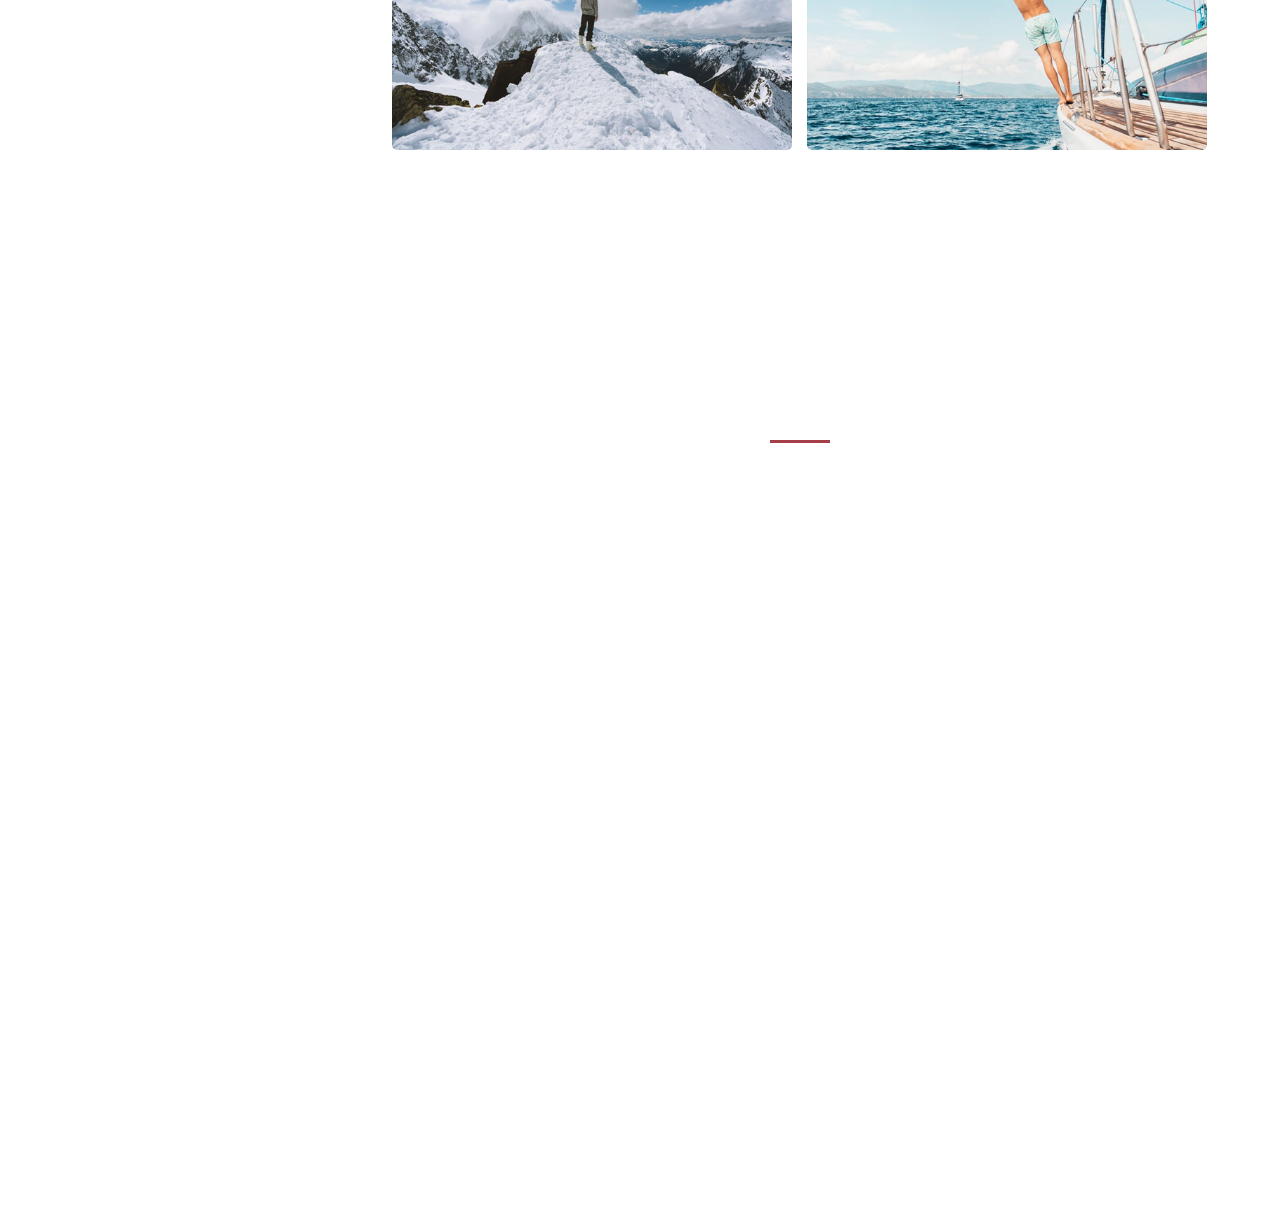
==== commit 5a0918b0: "Arreglando toda las descripciones" ====
--- a/index.html
+++ b/index.html
@@ -13,7 +13,7 @@
       rel="stylesheet"
     />
 
-    <title>Jhordan Sax Cordova Poma</title>
+    <title>My Page, Sax</title>
 <!--
 Reflux Template
 https://templatemo.com/tm-531-reflux
@@ -80,8 +80,8 @@
             <h2>Sobre mi</h2>
             <div class="line-dec"></div>
             <span
-              >Hola a todos, espero se encuentren bien. Soy un estudiante apasionado por la tecnología, vivo en Perú y actualmente mi dedicación es estudiar y conocer sobre
-              el mundo de la industria tecnológica. Tambien me gusta bastante el mundo de la música.</span
+              >Hola, soy un estudiante de Ingeniería de sistemas e Informática, soy de Perú y actualmente mi dedicación es estudiar y conocer sobre
+              el mundo de la industria tecnológica.</span
             >
           </div>
           <div class="left-image-post">
@@ -93,9 +93,9 @@
               </div>
               <div class="col-md-6">
                 <div class="right-text">
-                  <h4>Mi cachorro</h4>
+                  <h4>Mi lema</h4>
                   <p>
-                    Una antigua foto de mi cachorro que actualmente está 5 veces mas grande.
+                    Aprende a dedicarle tiempo a las cosas que te van a acompañar la corta vida que tenemos en esta tierra.
                   </p>
                   <div class="white-button">
                     <a href="#">Read More</a>
@@ -166,17 +166,16 @@
                 <div class="third-service-icon service-icon"></div>
                 <h4>En progreso</h4>
                 <p>
-                  Lorem, ipsum dolor sit amet consectetur adipisicing elit. Quasi, nemo!
+                  Acltualmente programando en Java y bases de datos.
                 </p>
               </div>
             </div>
             <div class="col-md-6">
               <div class="service-item">
                 <div class="fourth-service-icon service-icon"></div>
-                <h4>En progreso</h4>
+                <h4>Posteriormente</h4>
                 <p>
-                  Lorem ipsum dolor sit amet consectetur adipisicing elit. Voluptatibus amet autem 
-                  reiciendis illo quidem officiis assumenda consectetur consequatur necessitatibus?
+                  Aprender de desarrollo de backend con python (DJango y Flask)
                 </p>
               </div>
             </div>
@@ -190,8 +189,8 @@
             <h2>Mi Trabajo</h2>
             <div class="line-dec"></div>
             <span
-              >Actualmente no trabajo, pero estoy pensando en contribuir con proyectos
-              opensource.</span
+              >Algunos de mis proyectos estan en progreso, que lo puedes ver en mi
+              GitHub</span
             >
           </div>
           <div class="row">
@@ -212,7 +211,7 @@
                     data-type="people"
                     name="isotope-filter"
                   />
-                  <span>people</span></label
+                  <span>Python</span></label
                 >
                 <label
                   ><input
@@ -220,7 +219,7 @@
                     data-type="nature"
                     name="isotope-filter"
                   />
-                  <span>nature</span></label
+                  <span>Java</span></label
                 >
                 <label
                   ><input
@@ -228,7 +227,7 @@
                     data-type="animals"
                     name="isotope-filter"
                   />
-                  <span>animals</span></label
+                  <span>Base de Datos</span></label
                 >
               </form>
               <div class="isotope-box">
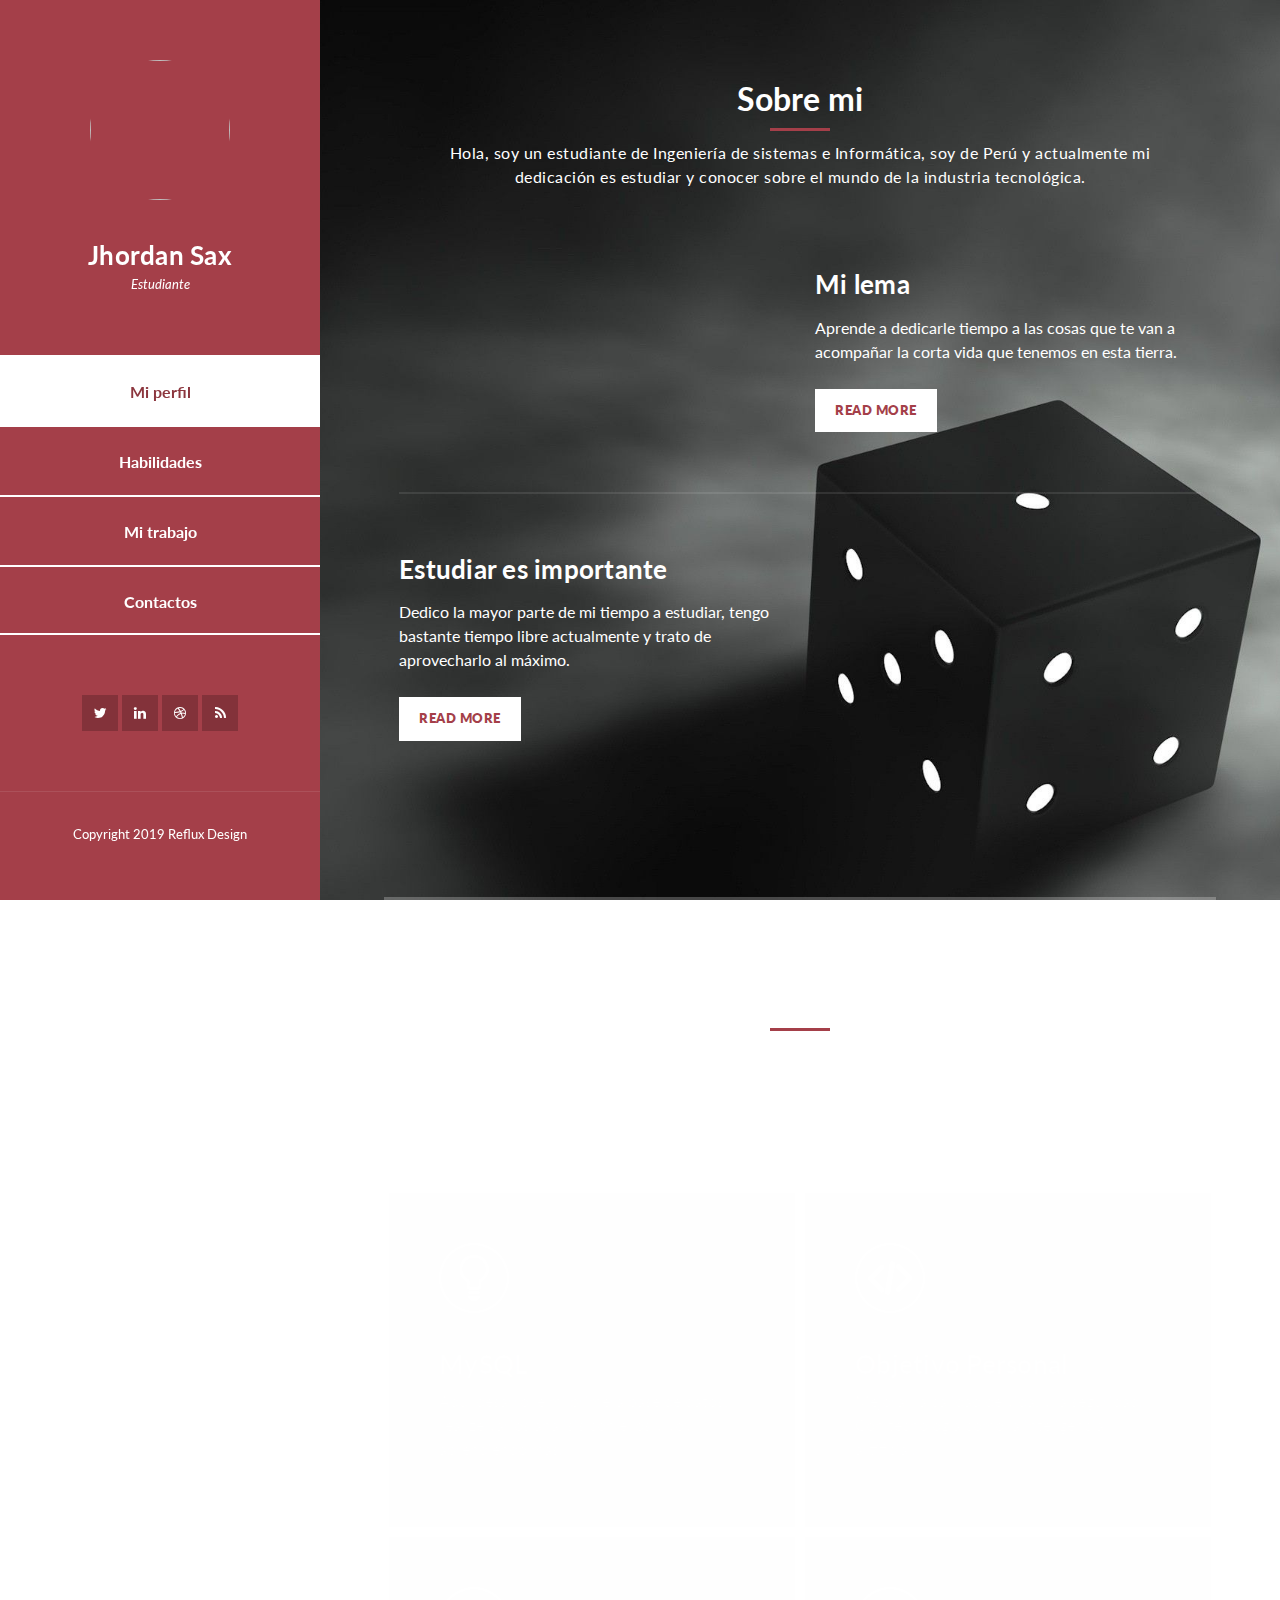
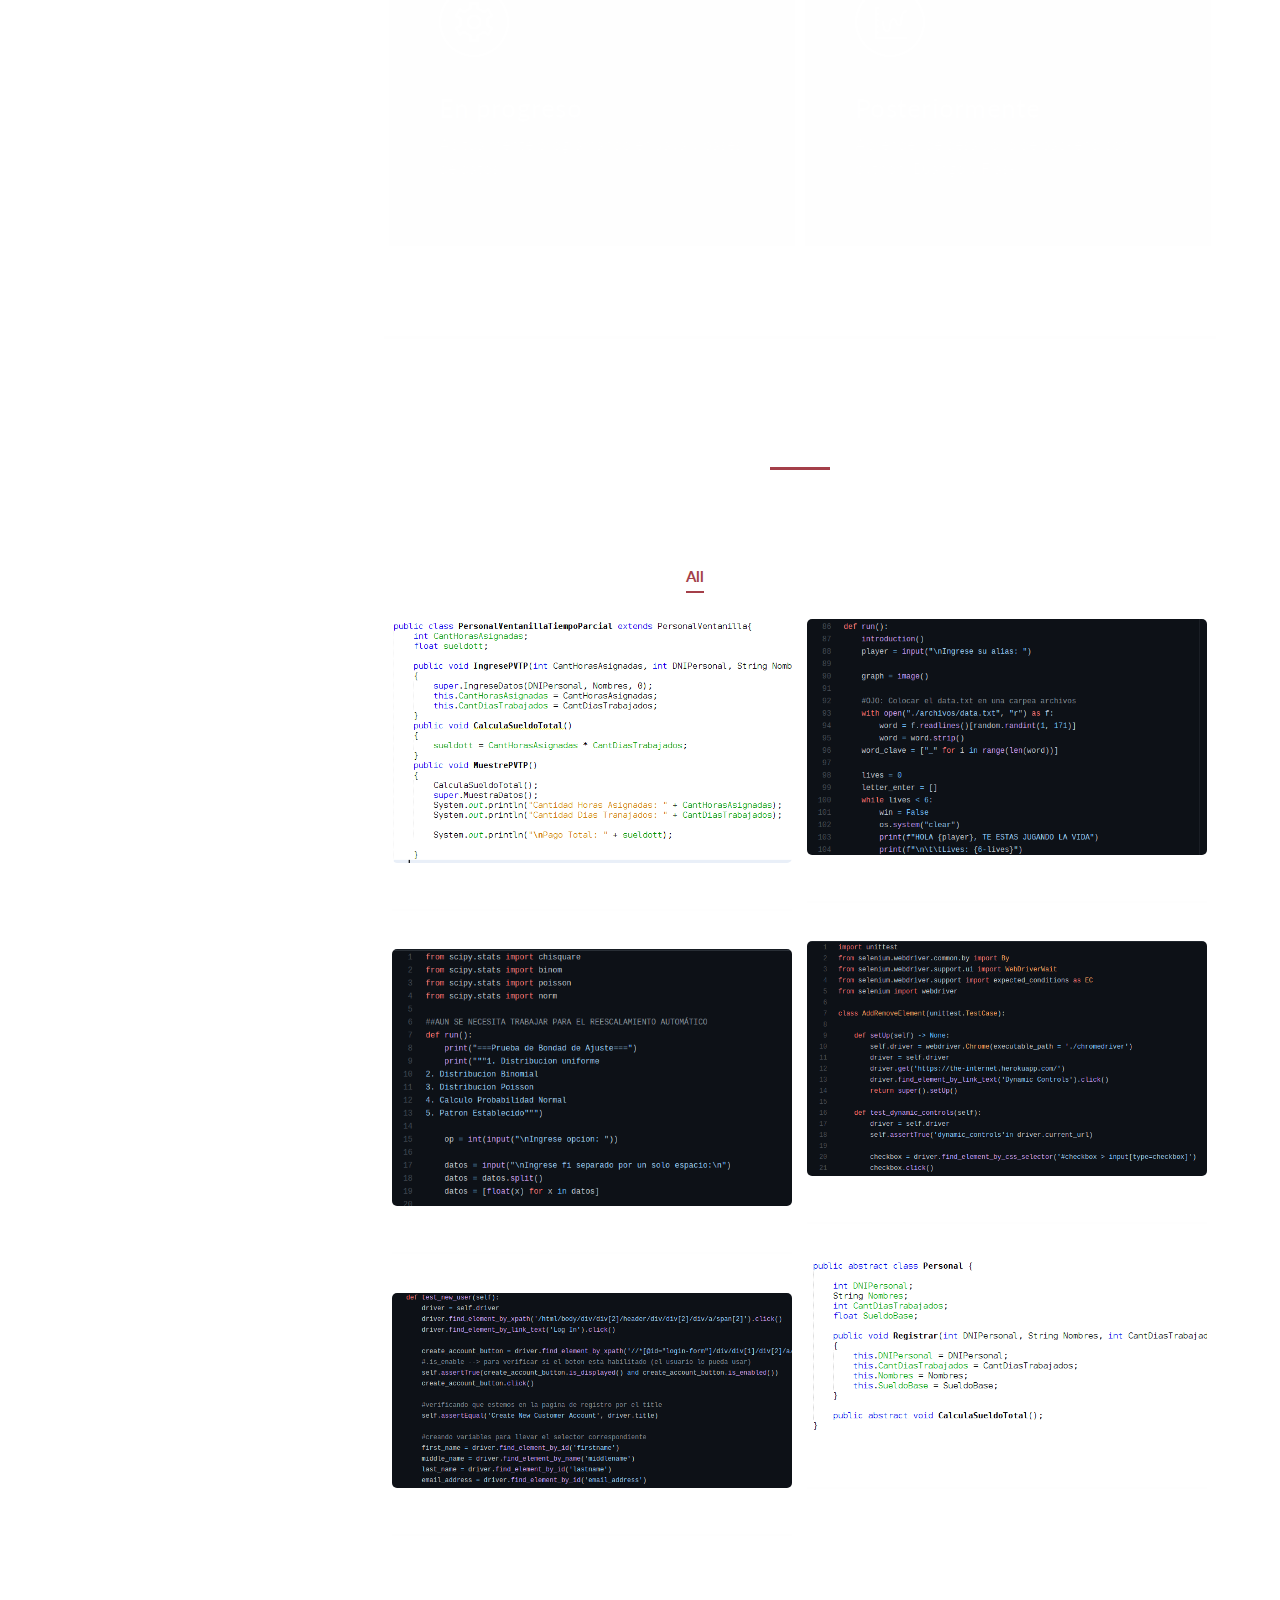
==== commit a508337b: "Cambiando Imagenes y Perfil" ====
--- a/index.html
+++ b/index.html
@@ -37,7 +37,7 @@
           <i class="fa fa-times" id="menu-close"></i>
           <div class="container">
             <div class="image">
-              <a href="#"><img src="assets/images/yo_editor.jpg" alt="" /></a>
+              <a href="#"><img src="https://cutt.ly/zEz6zGf" alt="" /></a>
             </div>
             <div class="author-content">
               <h4>Jhordan Sax</h4>
@@ -60,10 +60,10 @@
                   <a href="https://www.linkedin.com/in/jhordan-sax-b4bbb21a6/"><i class="fa fa-linkedin"></i></a>
                 </li>
                 <li>
-                  <a href="#"><i class="fa fa-dribbble"></i></a>
+                  <a href="https://github.com/Sax16"><i class="fa fa-dribbble"></i></a>
                 </li>
                 <li>
-                  <a href="#"><i class="fa fa-rss"></i></a>
+                  <a href="https://platzi.com/p/Sax/"><i class="fa fa-rss"></i></a>
                 </li>
               </ul>
             </div>
@@ -88,7 +88,7 @@
             <div class="row">
               <div class="col-md-6">
                 <div class="left-image">
-                  <img src="assets/images/pequena.jpg" alt="" />
+                  <img src="https://ost.edu/wp-content/uploads/2019/12/knowledge-1052010_1920-1200x900.jpg" alt="" />
                 </div>
               </div>
               <div class="col-md-6">
@@ -120,7 +120,7 @@
               </div>
               <div class="col-md-6">
                 <div class="right-image">
-                  <img src="assets/images/right-image.jpg" alt="" />
+                  <img src="https://ucontinental.edu.pe/www/wp-content/uploads/2017/06/26.jpg" alt="" />
                 </div>
               </div>
             </div>
@@ -227,19 +227,19 @@
                     data-type="animals"
                     name="isotope-filter"
                   />
-                  <span>Base de Datos</span></label
+                  <span>Selenium</span></label
                 >
               </form>
               <div class="isotope-box">
                 <div class="isotope-item" data-type="nature">
                   <figure class="snip1321">
                     <img
-                      src="assets/images/portfolio-01.jpg"
-                      alt="sq-sample26"
-                    />
-                    <figcaption>
-                      <a
-                        href="assets/images/portfolio-01.jpg"
+                      src="assets/images/Java1_temp.png"
+                      alt="sq-sample26"
+                    />
+                    <figcaption>
+                      <a
+                        href="assets/images/Java2_temp.png"
                         data-lightbox="image-1"
                         data-title="Caption"
                         ><i class="fa fa-search"></i
@@ -253,12 +253,12 @@
                 <div class="isotope-item" data-type="people">
                   <figure class="snip1321">
                     <img
-                      src="assets/images/portfolio-02.jpg"
-                      alt="sq-sample26"
-                    />
-                    <figcaption>
-                      <a
-                        href="assets/images/portfolio-02.jpg"
+                      src="assets/images/Python_Intermedio_temp.png"
+                      alt="sq-sample26"
+                    />
+                    <figcaption>
+                      <a
+                        href="assets/images/Estadistica_temp.png"
                         data-lightbox="image-1"
                         data-title="Caption"
                         ><i class="fa fa-search"></i
@@ -272,12 +272,12 @@
                 <div class="isotope-item" data-type="animals">
                   <figure class="snip1321">
                     <img
-                      src="assets/images/portfolio-03.jpg"
-                      alt="sq-sample26"
-                    />
-                    <figcaption>
-                      <a
-                        href="assets/images/portfolio-03.jpg"
+                      src="assets/images/Selenium1_temp.png"
+                      alt="sq-sample26"
+                    />
+                    <figcaption>
+                      <a
+                        href="assets/images/Selenium2_temp.png"
                         data-lightbox="image-1"
                         data-title="Caption"
                         ><i class="fa fa-search"></i
@@ -291,12 +291,12 @@
                 <div class="isotope-item" data-type="people">
                   <figure class="snip1321">
                     <img
-                      src="assets/images/portfolio-04.jpg"
-                      alt="sq-sample26"
-                    />
-                    <figcaption>
-                      <a
-                        href="assets/images/portfolio-04.jpg"
+                      src="assets/images/Estadistica_temp.png"
+                      alt="sq-sample26"
+                    />
+                    <figcaption>
+                      <a
+                        href="assets/images/Java2_temp.png"
                         data-lightbox="image-1"
                         data-title="Caption"
                         ><i class="fa fa-search"></i
@@ -310,12 +310,12 @@
                 <div class="isotope-item" data-type="nature">
                   <figure class="snip1321">
                     <img
-                      src="assets/images/portfolio-05.jpg"
-                      alt="sq-sample26"
-                    />
-                    <figcaption>
-                      <a
-                        href="assets/images/portfolio-05.jpg"
+                      src="assets/images/Java2_temp.png"
+                      alt="sq-sample26"
+                    />
+                    <figcaption>
+                      <a
+                        href="assets/images/Selenium1_temp.png"
                         data-lightbox="image-1"
                         data-title="Caption"
                         ><i class="fa fa-search"></i
@@ -329,12 +329,12 @@
                 <div class="isotope-item" data-type="animals">
                   <figure class="snip1321">
                     <img
-                      src="assets/images/portfolio-06.jpg"
-                      alt="sq-sample26"
-                    />
-                    <figcaption>
-                      <a
-                        href="assets/images/portfolio-06.jpg"
+                      src="assets/images/Selenium2_temp.png"
+                      alt="sq-sample26"
+                    />
+                    <figcaption>
+                      <a
+                        href="assets/images/Selenium2_temp.png"
                         data-lightbox="image-1"
                         data-title="Caption"
                         ><i class="fa fa-search"></i
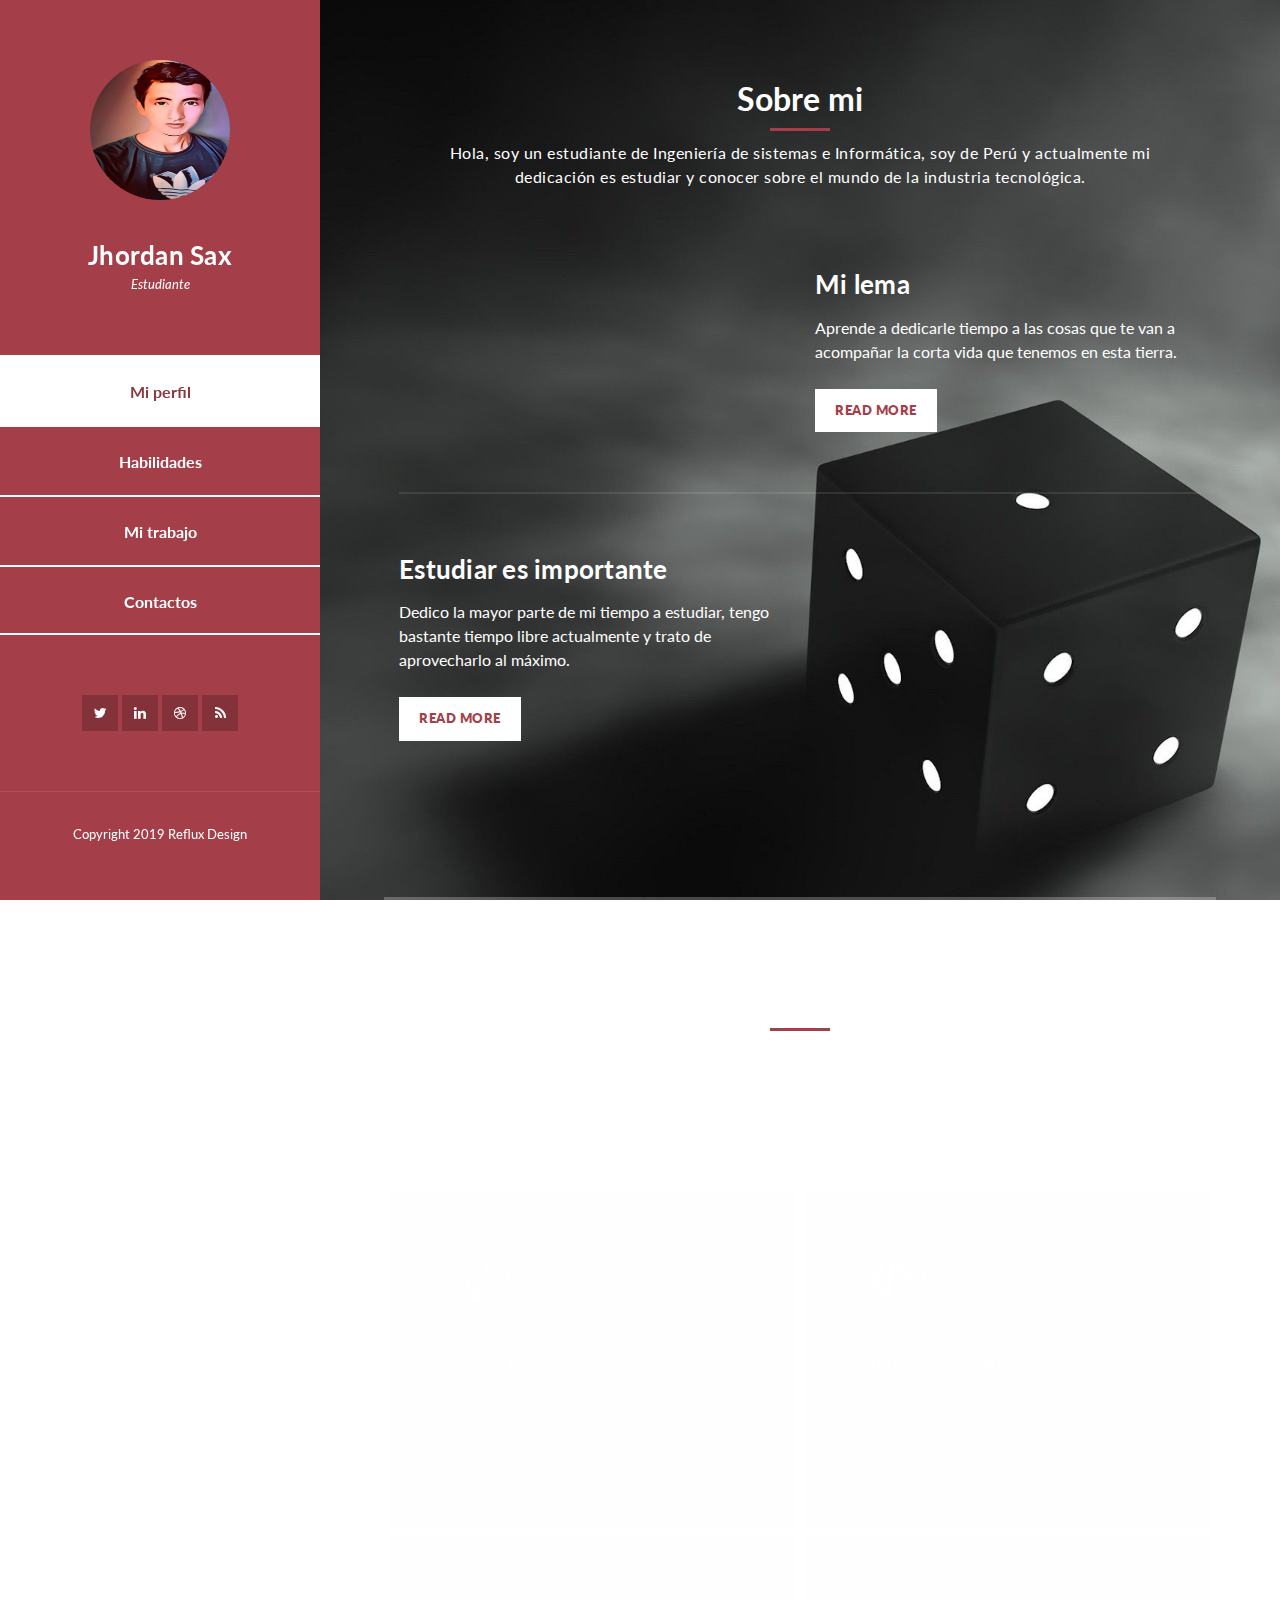
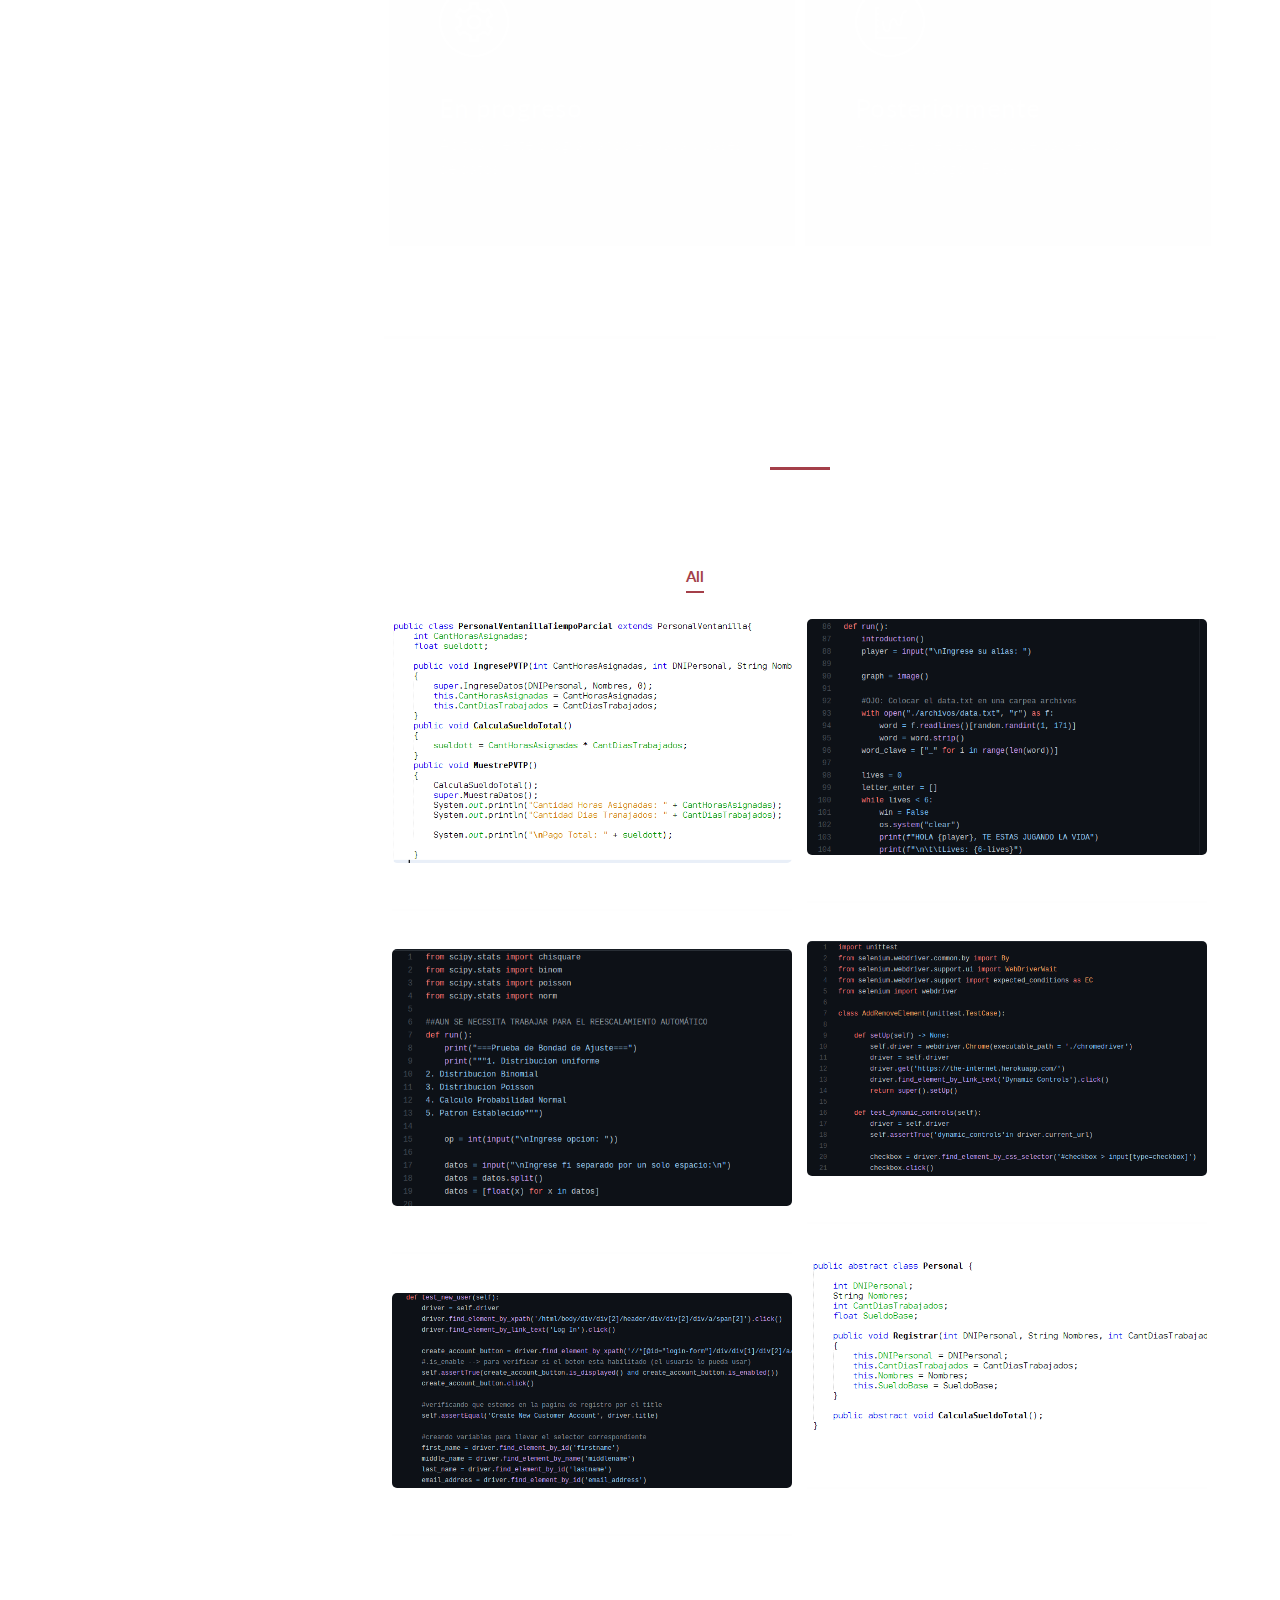
==== commit 37b7cc64: "Corrigiendo Imagen e perfil" ====
--- a/index.html
+++ b/index.html
@@ -37,7 +37,7 @@
           <i class="fa fa-times" id="menu-close"></i>
           <div class="container">
             <div class="image">
-              <a href="#"><img src="https://cutt.ly/zEz6zGf" alt="" /></a>
+              <a href="#"><img src="assets/images/Perfilweb.jpg" alt="" /></a>
             </div>
             <div class="author-content">
               <h4>Jhordan Sax</h4>
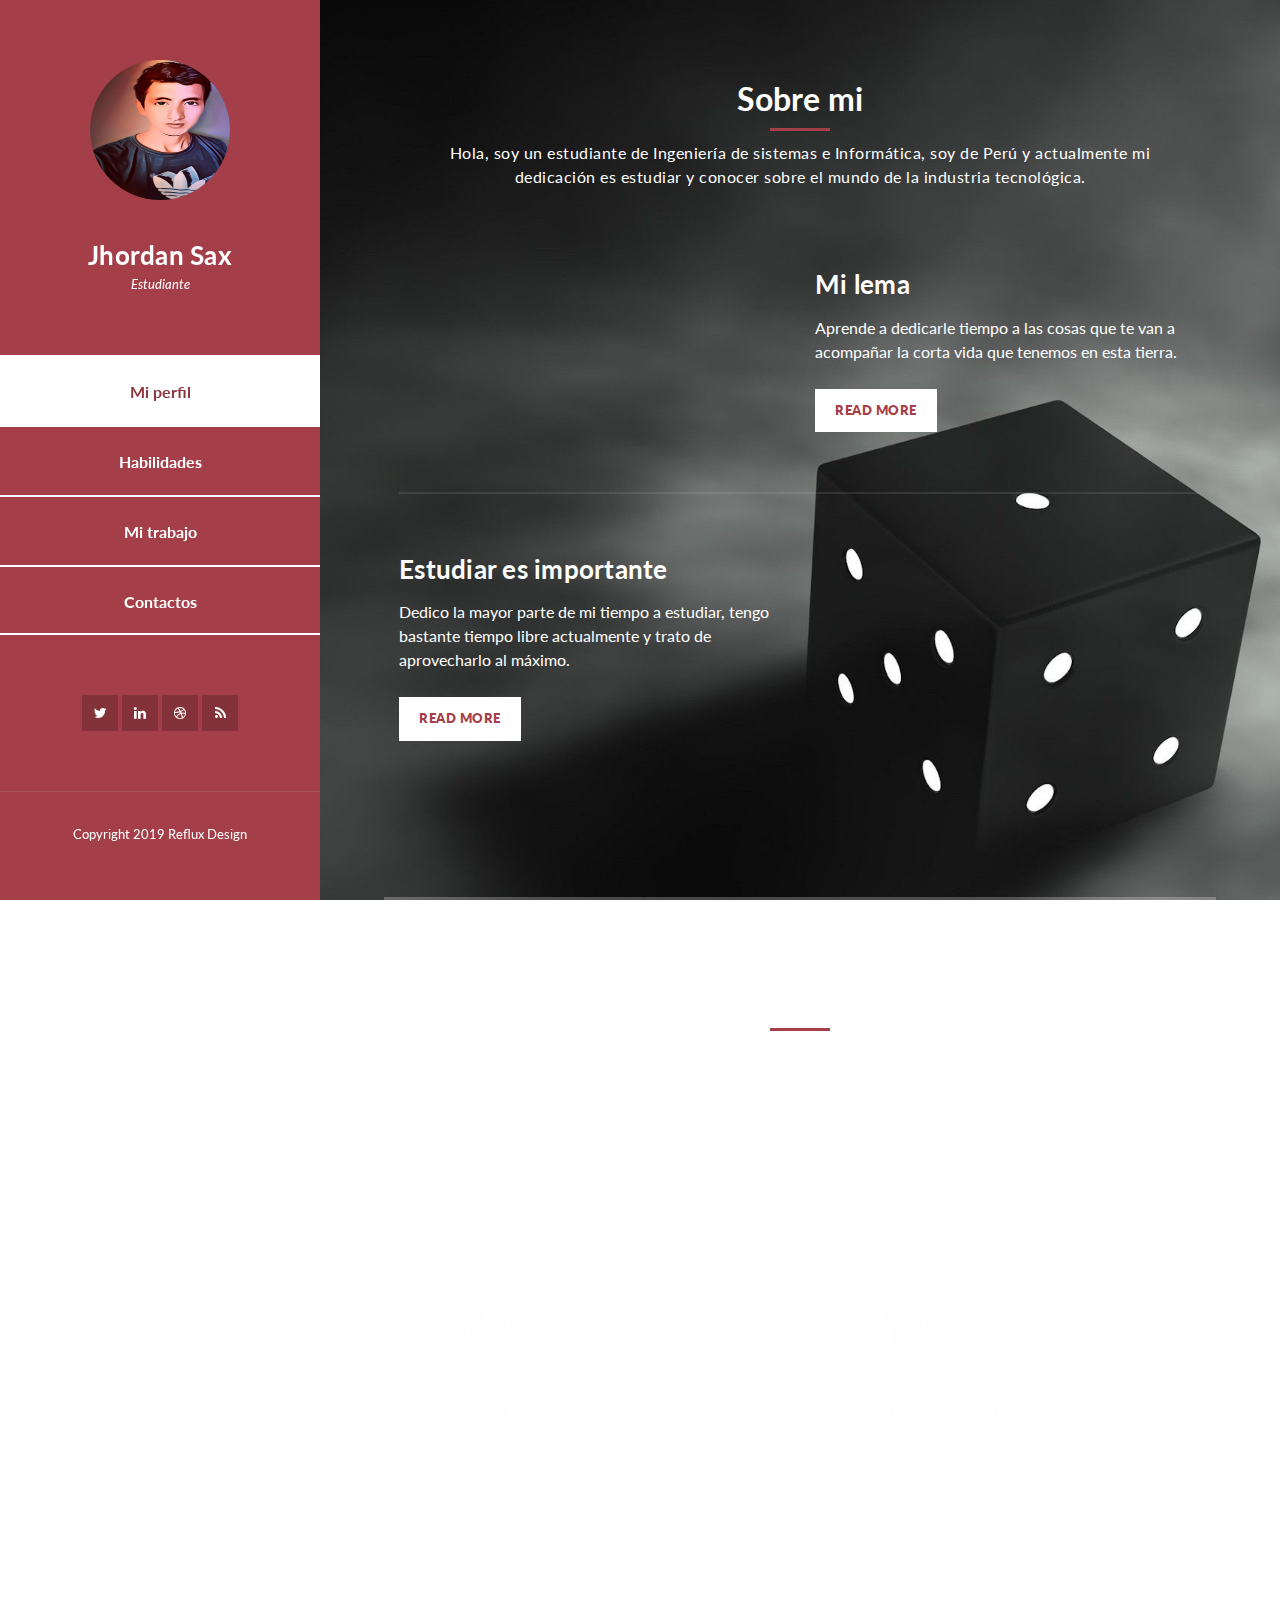
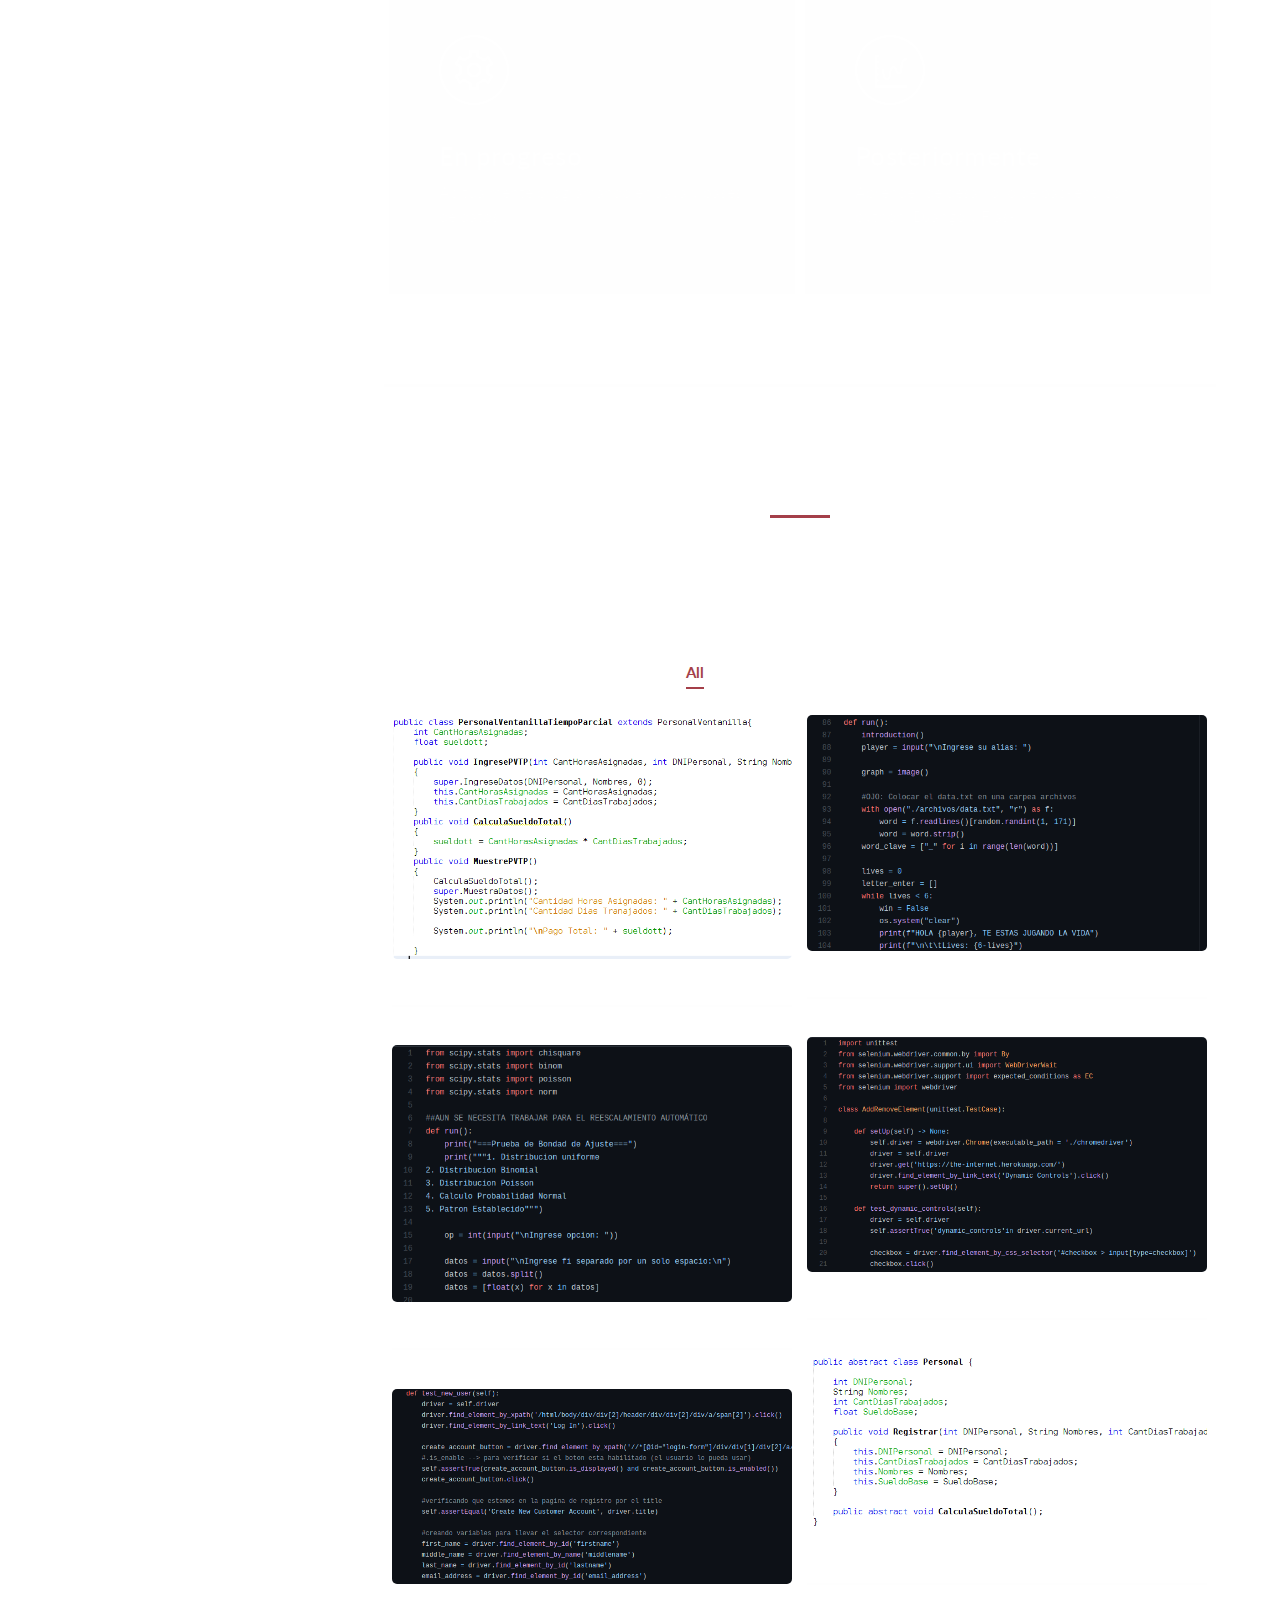
==== commit 9ea4fa84: "Mejorando textos y corrigiendo Ortografia" ====
--- a/index.html
+++ b/index.html
@@ -134,10 +134,12 @@
             <h2>¿Cuáles son mis habilidades?</h2>
             <div class="line-dec"></div>
             <span
-              >Como dije anteriormente aun estoy en un gran proceso de aprendizaje, conocí algo
-              del desarrollo web, lo suficiente como para modificar esta web, pero me llamó mas
-              la atención las bases de datos, ciencia de datos y estoy aprendiendo actualmente 
-              tecnología de esa rama.</span
+              >Estoy en un proceso de aprendizaje intensivo y sé que pronto dará frutos.
+              Mi página web aún la estoy elaborando principalmente con Python (DJango, Flask)
+              en el backend, esta solo es una temporal, ya que me estoy centrando en aprender
+              mas de Python. Primeramente estoy aprendiendo Html5, Css, JavaScript y DJango
+              para poder manejar mi propia página web, a la par estoy estudiando análisis de
+              datos con Python y un poco de computación en la nube.</span
             >
           </div>
           <div class="row">
@@ -189,8 +191,9 @@
             <h2>Mi Trabajo</h2>
             <div class="line-dec"></div>
             <span
-              >Algunos de mis proyectos estan en progreso, que lo puedes ver en mi
-              GitHub</span
+              >Tengo cuatro proyectos en proceso de los cuales yo destacaría dos.
+              Uno de ellos es mi pagina web y otro es un programa en Java para un
+              negocio de un amigo. Por ahora solo dejo algunas fotos de mis códigos.</span
             >
           </div>
           <div class="row">
@@ -357,7 +360,7 @@
             <div class="line-dec"></div>
             <span
               >Busco un proyecto en el que pueda estar para aprender y adquirir 
-              experiencia, pudes escribirme abajo si tienes alguno para poder contribuir. 
+              experiencia, puedes escribirme al twitter si tienes alguno para poder contribuir. 
               Con la experiencia adquirida me será suficiente.
               </span
             >
